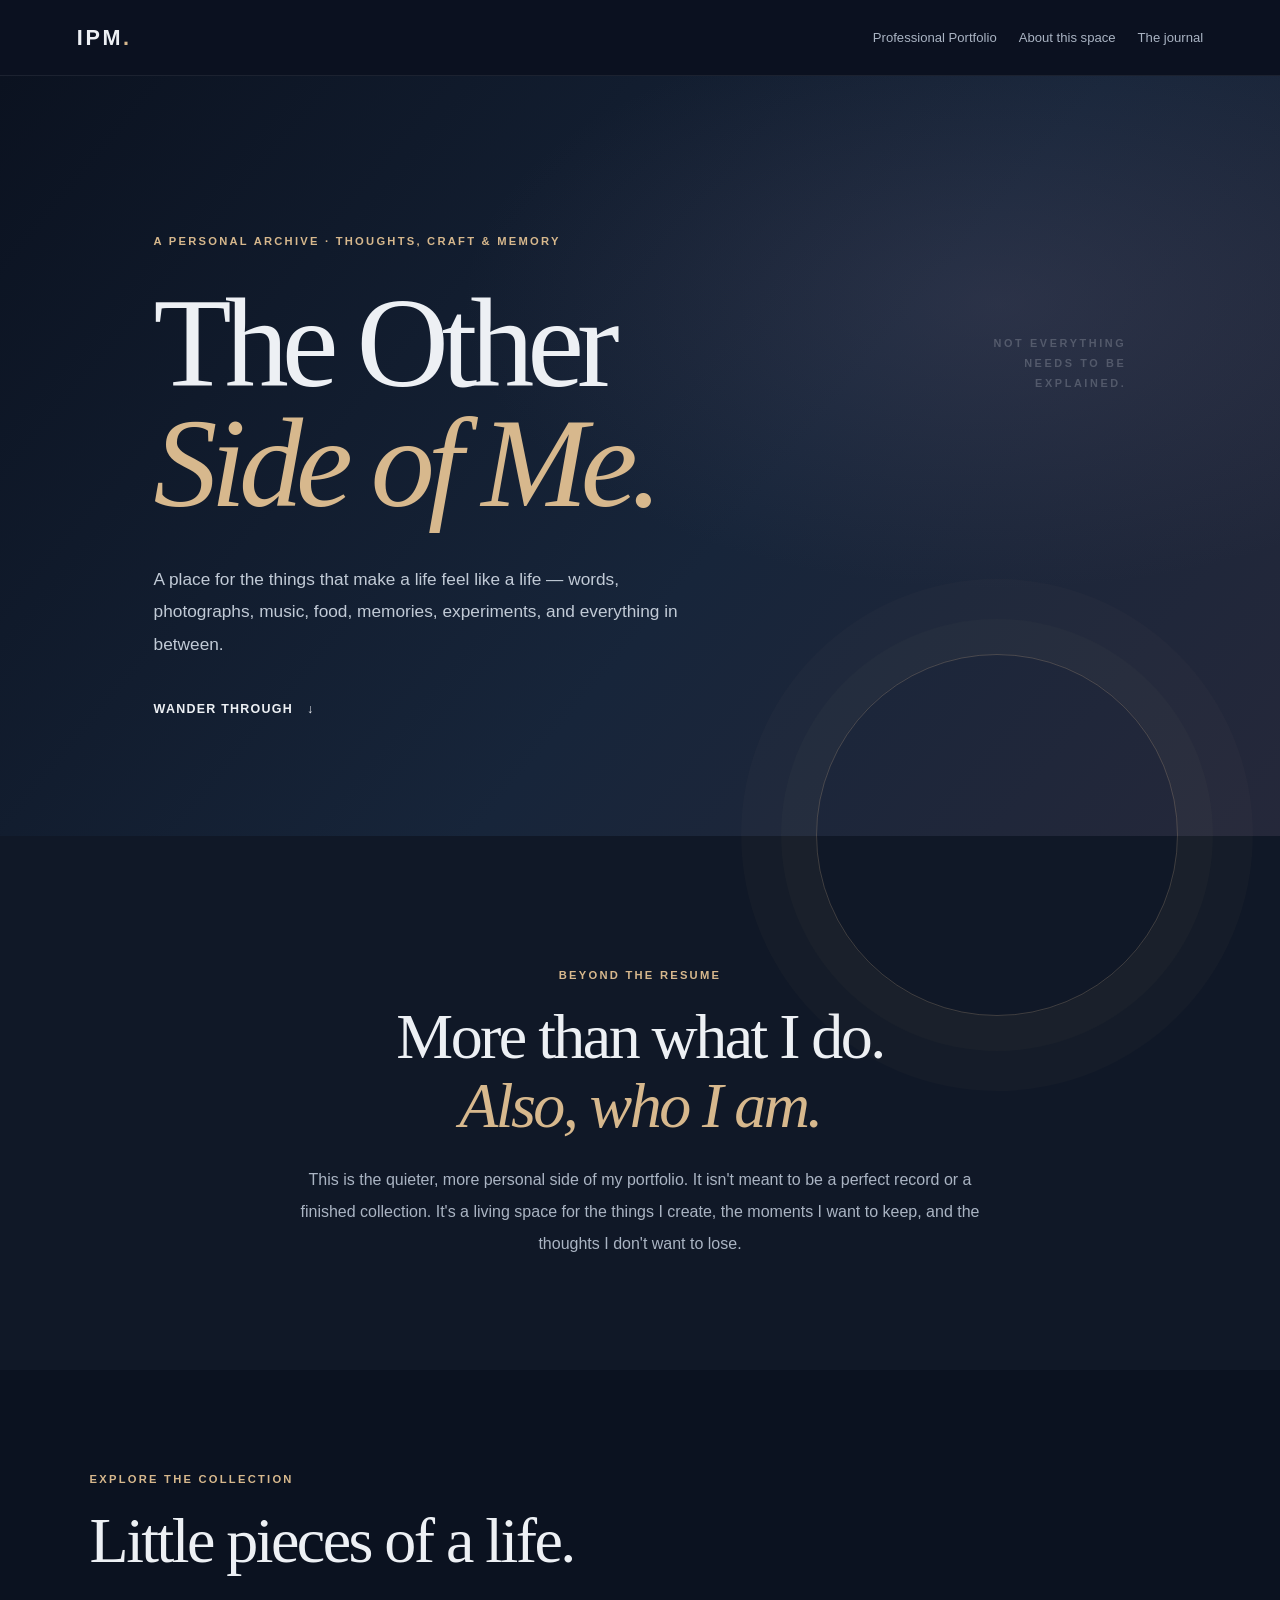
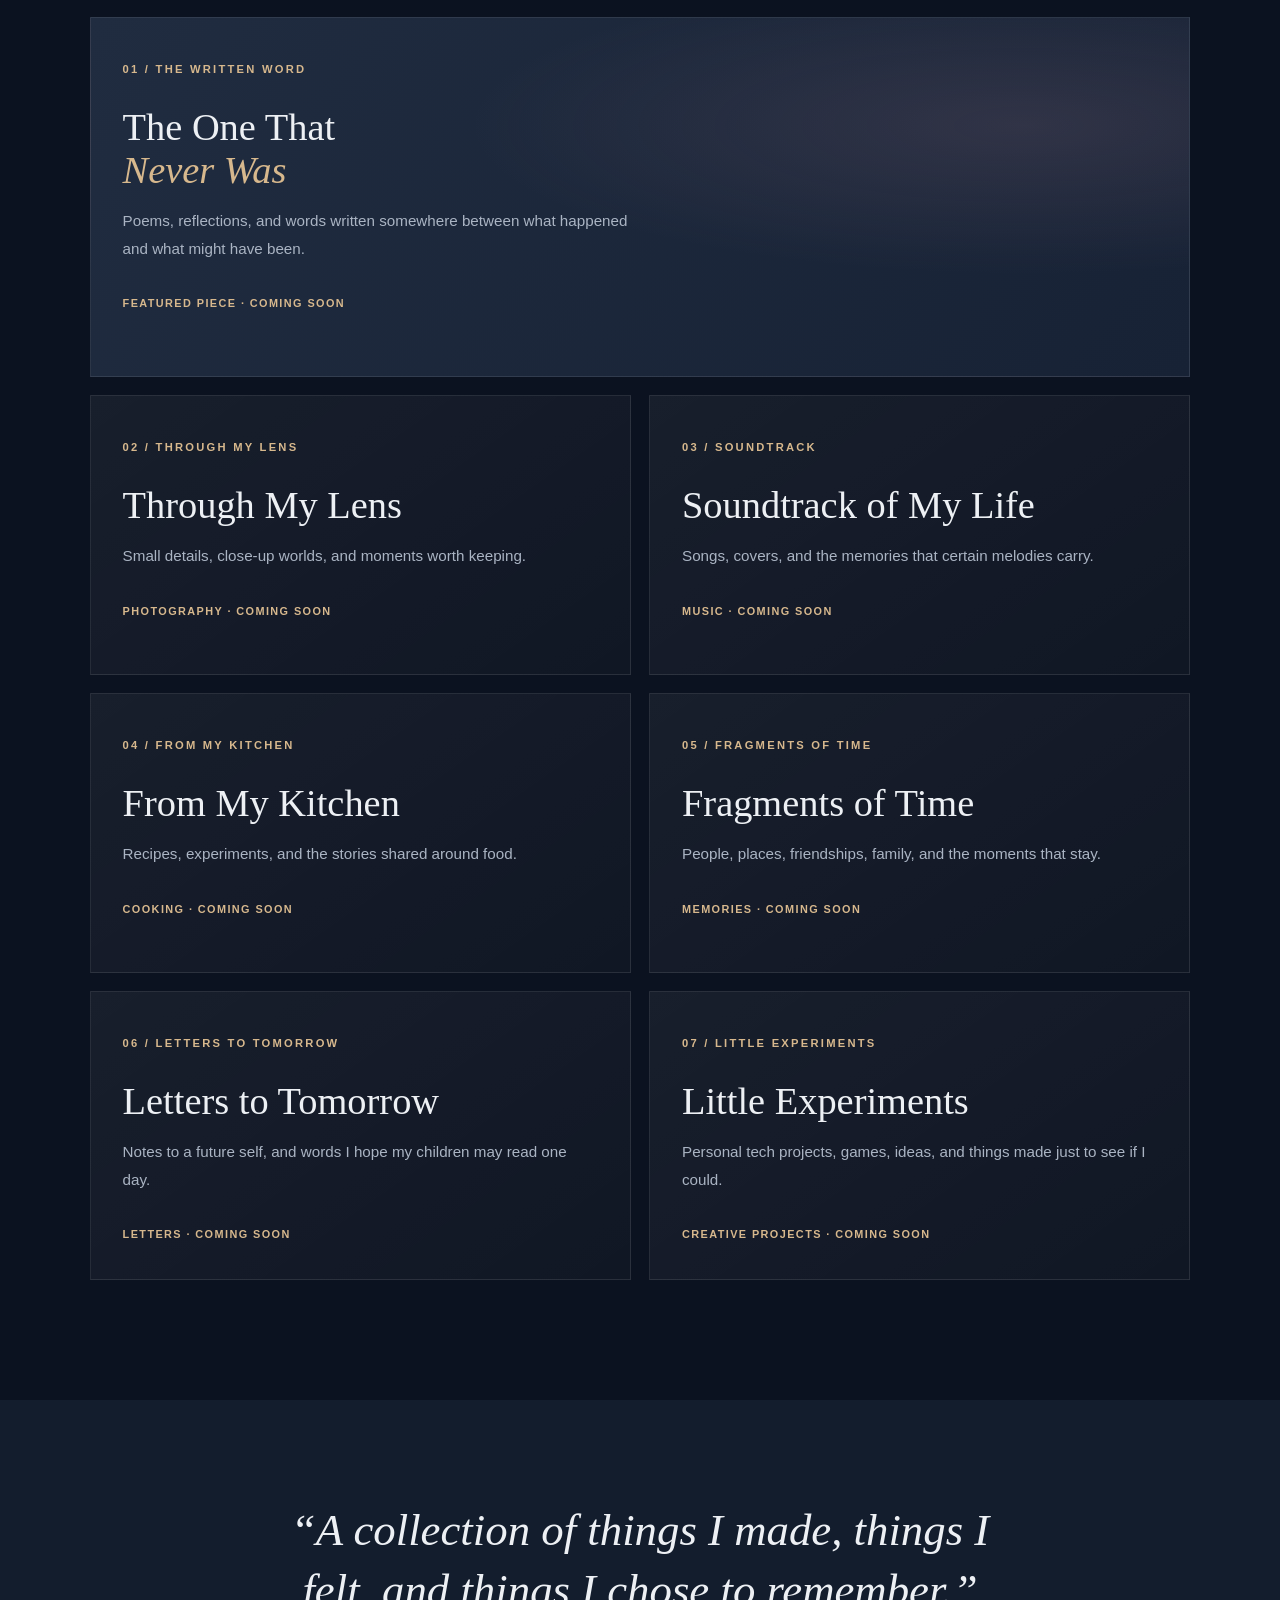
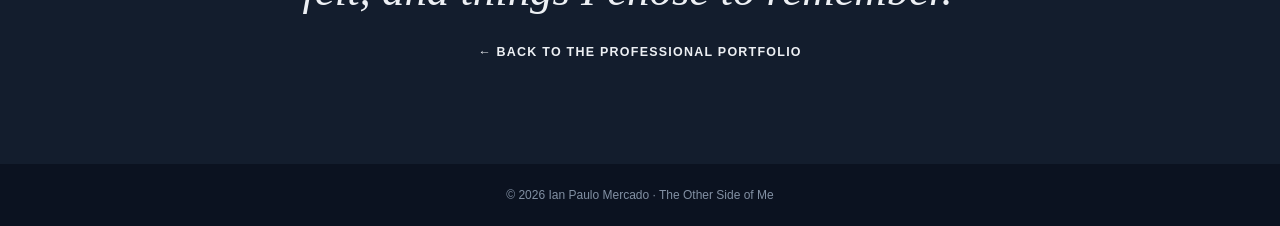
==== other-side.html @ ca4e4895 "Add files via upload Updated Project Section" ====
<!DOCTYPE html>
<html lang="en">
<head>
    <meta charset="UTF-8">
    <meta name="viewport" content="width=device-width, initial-scale=1.0">
    <meta name="theme-color" content="#101827">
    <title>The Other Side of Me | Ian Paulo Mercado</title>
    <link rel="icon" type="image/png" href="images/IPM_Logo.png">
    <link rel="stylesheet" href="css/other-side.css">
</head>
<body>
    <header class="site-header">
        <a class="wordmark" href="index.html">IPM<span>.</span></a>
        <nav aria-label="Main navigation">
            <a href="index.html">Professional Portfolio</a>
            <a href="#about-this-space">About this space</a>
            <a href="#journal">The journal</a>
        </nav>
    </header>

    <main>
        <section class="opening" aria-labelledby="page-title">
            <p class="eyebrow">A PERSONAL ARCHIVE · THOUGHTS, CRAFT & MEMORY</p>
            <h1 id="page-title">The Other<br><em>Side of Me.</em></h1>
            <p class="opening-copy">A place for the things that make a life feel like a life — words, photographs, music, food, memories, experiments, and everything in between.</p>
            <a class="text-link" href="#journal">Wander through <span aria-hidden="true">↓</span></a>
            <div class="opening-note" aria-hidden="true">NOT EVERYTHING<br>NEEDS TO BE<br>EXPLAINED.</div>
        </section>

        <section class="intro" id="about-this-space">
            <p class="eyebrow">BEYOND THE RESUME</p>
            <h2>More than what I do.<br><em>Also, who I am.</em></h2>
            <p>This is the quieter, more personal side of my portfolio. It isn't meant to be a perfect record or a finished collection. It's a living space for the things I create, the moments I want to keep, and the thoughts I don't want to lose.</p>
        </section>

        <section class="journal" id="journal">
            <div class="section-heading">
                <p class="eyebrow">EXPLORE THE COLLECTION</p>
                <h2>Little pieces of a life.</h2>
            </div>
            <div class="collection-grid">
                <article class="collection-card featured">
                    <p class="card-index">01 / THE WRITTEN WORD</p>
                    <h3>The One That<br><em>Never Was</em></h3>
                    <p>Poems, reflections, and words written somewhere between what happened and what might have been.</p>
                    <span class="coming-soon">Featured piece · Coming soon</span>
                </article>
                <article class="collection-card">
                    <p class="card-index">02 / THROUGH MY LENS</p>
                    <h3>Through My Lens</h3>
                    <p>Small details, close-up worlds, and moments worth keeping.</p>
                    <span class="coming-soon">Photography · Coming soon</span>
                </article>
                <article class="collection-card">
                    <p class="card-index">03 / SOUNDTRACK</p>
                    <h3>Soundtrack of My Life</h3>
                    <p>Songs, covers, and the memories that certain melodies carry.</p>
                    <span class="coming-soon">Music · Coming soon</span>
                </article>
                <article class="collection-card">
                    <p class="card-index">04 / FROM MY KITCHEN</p>
                    <h3>From My Kitchen</h3>
                    <p>Recipes, experiments, and the stories shared around food.</p>
                    <span class="coming-soon">Cooking · Coming soon</span>
                </article>
                <article class="collection-card">
                    <p class="card-index">05 / FRAGMENTS OF TIME</p>
                    <h3>Fragments of Time</h3>
                    <p>People, places, friendships, family, and the moments that stay.</p>
                    <span class="coming-soon">Memories · Coming soon</span>
                </article>
                <article class="collection-card">
                    <p class="card-index">06 / LETTERS TO TOMORROW</p>
                    <h3>Letters to Tomorrow</h3>
                    <p>Notes to a future self, and words I hope my children may read one day.</p>
                    <span class="coming-soon">Letters · Coming soon</span>
                </article>
                <article class="collection-card">
                    <p class="card-index">07 / LITTLE EXPERIMENTS</p>
                    <h3>Little Experiments</h3>
                    <p>Personal tech projects, games, ideas, and things made just to see if I could.</p>
                    <span class="coming-soon">Creative projects · Coming soon</span>
                </article>
            </div>
        </section>

        <section class="closing-note">
            <p>“A collection of things I made, things I felt, and things I chose to remember.”</p>
            <a class="text-link" href="index.html">← Back to the professional portfolio</a>
        </section>
    </main>

    <footer><p>© 2026 Ian Paulo Mercado · The Other Side of Me</p></footer>
</body>
</html>
---- css/other-side.css ----
/* The Other Side of Me — separate visual identity, same portfolio */
:root {
    color-scheme: dark;
    --night: #101827;
    --deep: #0b1220;
    --panel: #172235;
    --text: #edf0f4;
    --muted: #aab4c3;
    --accent: #d7b88d;
    --line: rgba(215, 184, 141, .24);
}
* { box-sizing: border-box; }
html { scroll-behavior: smooth; }
body {
    margin: 0;
    background: var(--night);
    color: var(--text);
    font-family: Georgia, 'Times New Roman', serif;
    line-height: 1.7;
}
a { color: inherit; }
.site-header {
    min-height: 76px;
    padding: 18px clamp(22px, 6vw, 90px);
    display: flex;
    align-items: center;
    justify-content: space-between;
    gap: 24px;
    background: rgba(11, 18, 32, .94);
    border-bottom: 1px solid rgba(255,255,255,.07);
}
.wordmark { text-decoration: none; font: 700 1.35rem Arial, sans-serif; letter-spacing: .12em; }
.wordmark span { color: var(--accent); }
.site-header nav { display: flex; flex-wrap: wrap; gap: 22px; }
.site-header nav a { color: var(--muted); text-decoration: none; font: 500 .82rem Arial, sans-serif; }
.site-header nav a:hover, .text-link:hover { color: var(--accent); }
main { overflow: hidden; }
.opening {
    position: relative;
    min-height: min(760px, 86vh);
    padding: clamp(90px, 14vh, 160px) clamp(24px, 12vw, 180px) 100px;
    display: flex;
    flex-direction: column;
    align-items: flex-start;
    justify-content: center;
    background: radial-gradient(ellipse at 78% 30%, rgba(99, 89, 112, .25), transparent 38%), linear-gradient(130deg, var(--deep), #17253a 58%, #25283a);
}
.opening::after {
    content: ""; position: absolute; width: 360px; height: 360px; right: 8%; bottom: -180px;
    border: 1px solid var(--line); border-radius: 50%; box-shadow: 0 0 0 35px rgba(215,184,141,.025), 0 0 0 75px rgba(215,184,141,.02);
}
.eyebrow, .card-index { color: var(--accent); font: 700 .7rem/1.5 Arial, sans-serif; letter-spacing: .2em; }
.opening h1 { max-width: 850px; margin: 22px 0; font-size: clamp(4rem, 10vw, 8.5rem); line-height: .94; font-weight: 400; letter-spacing: -.055em; }
em { color: var(--accent); font-weight: 400; }
.opening-copy { max-width: 570px; color: #c1cad6; font: 1.08rem/1.9 Arial, sans-serif; }
.text-link { display: inline-flex; gap: 14px; align-items: center; margin-top: 24px; color: var(--text); text-decoration: none; font: 700 .78rem Arial, sans-serif; letter-spacing: .1em; text-transform: uppercase; transition: color .2s; }
.opening-note { position: absolute; right: 12%; top: 34%; color: rgba(237,240,244,.22); font: 700 .68rem/1.8 Arial, sans-serif; letter-spacing: .24em; text-align: right; }
.intro { max-width: 850px; margin: 0 auto; padding: 120px 28px 110px; text-align: center; }
.intro h2, .section-heading h2 { margin: 18px 0 24px; font-size: clamp(2.5rem, 5vw, 4.5rem); line-height: 1.08; font-weight: 400; letter-spacing: -.04em; }
.intro > p:last-child { max-width: 680px; margin: 0 auto; color: var(--muted); font: 1rem/2 Arial, sans-serif; }
.journal { padding: 90px clamp(22px, 7vw, 100px) 120px; background: var(--deep); }
.section-heading { max-width: 1200px; margin: 0 auto 42px; }
.section-heading h2 { font-size: clamp(2.4rem, 5vw, 4rem); }
.collection-grid { max-width: 1200px; margin: 0 auto; display: grid; grid-template-columns: repeat(2, minmax(0, 1fr)); gap: 18px; }
.collection-card { min-height: 280px; padding: 32px; background: linear-gradient(145deg, rgba(255,255,255,.055), rgba(255,255,255,.018)); border: 1px solid rgba(255,255,255,.09); transition: transform .25s, border-color .25s; }
.collection-card:hover { transform: translateY(-4px); border-color: var(--line); }
.collection-card.featured { grid-column: 1 / -1; min-height: 360px; background: radial-gradient(ellipse at 85% 30%, rgba(143,111,130,.2), transparent 42%), linear-gradient(130deg, #202c40, #172235); }
.collection-card h3 { margin: 28px 0 12px; font-size: clamp(1.8rem, 3vw, 2.5rem); font-weight: 400; line-height: 1.12; }
.collection-card p:not(.card-index) { max-width: 510px; color: var(--muted); font: .95rem/1.8 Arial, sans-serif; }
.coming-soon { display: inline-block; margin-top: 20px; color: var(--accent); font: 700 .68rem Arial, sans-serif; letter-spacing: .13em; text-transform: uppercase; }
.closing-note { padding: 100px 24px; text-align: center; background: #131d2d; }
.closing-note p { max-width: 700px; margin: 0 auto; font-size: clamp(1.6rem, 3.5vw, 2.8rem); font-style: italic; line-height: 1.35; }
footer { padding: 24px; text-align: center; color: #8290a3; background: var(--deep); font: .75rem Arial, sans-serif; }
footer p { margin: 0; }
@media (max-width: 700px) {
    .site-header { align-items: flex-start; flex-direction: column; }
    .site-header nav { gap: 14px; }
    .opening { min-height: 650px; padding-top: 100px; }
    .opening-note { display: none; }
    .collection-grid { grid-template-columns: 1fr; }
    .collection-card.featured { grid-column: auto; }
    .intro { padding-top: 85px; padding-bottom: 80px; }
}
@media (prefers-reduced-motion: reduce) {
    html { scroll-behavior: auto; }
    *, *::before, *::after { transition-duration: .01ms !important; }
}
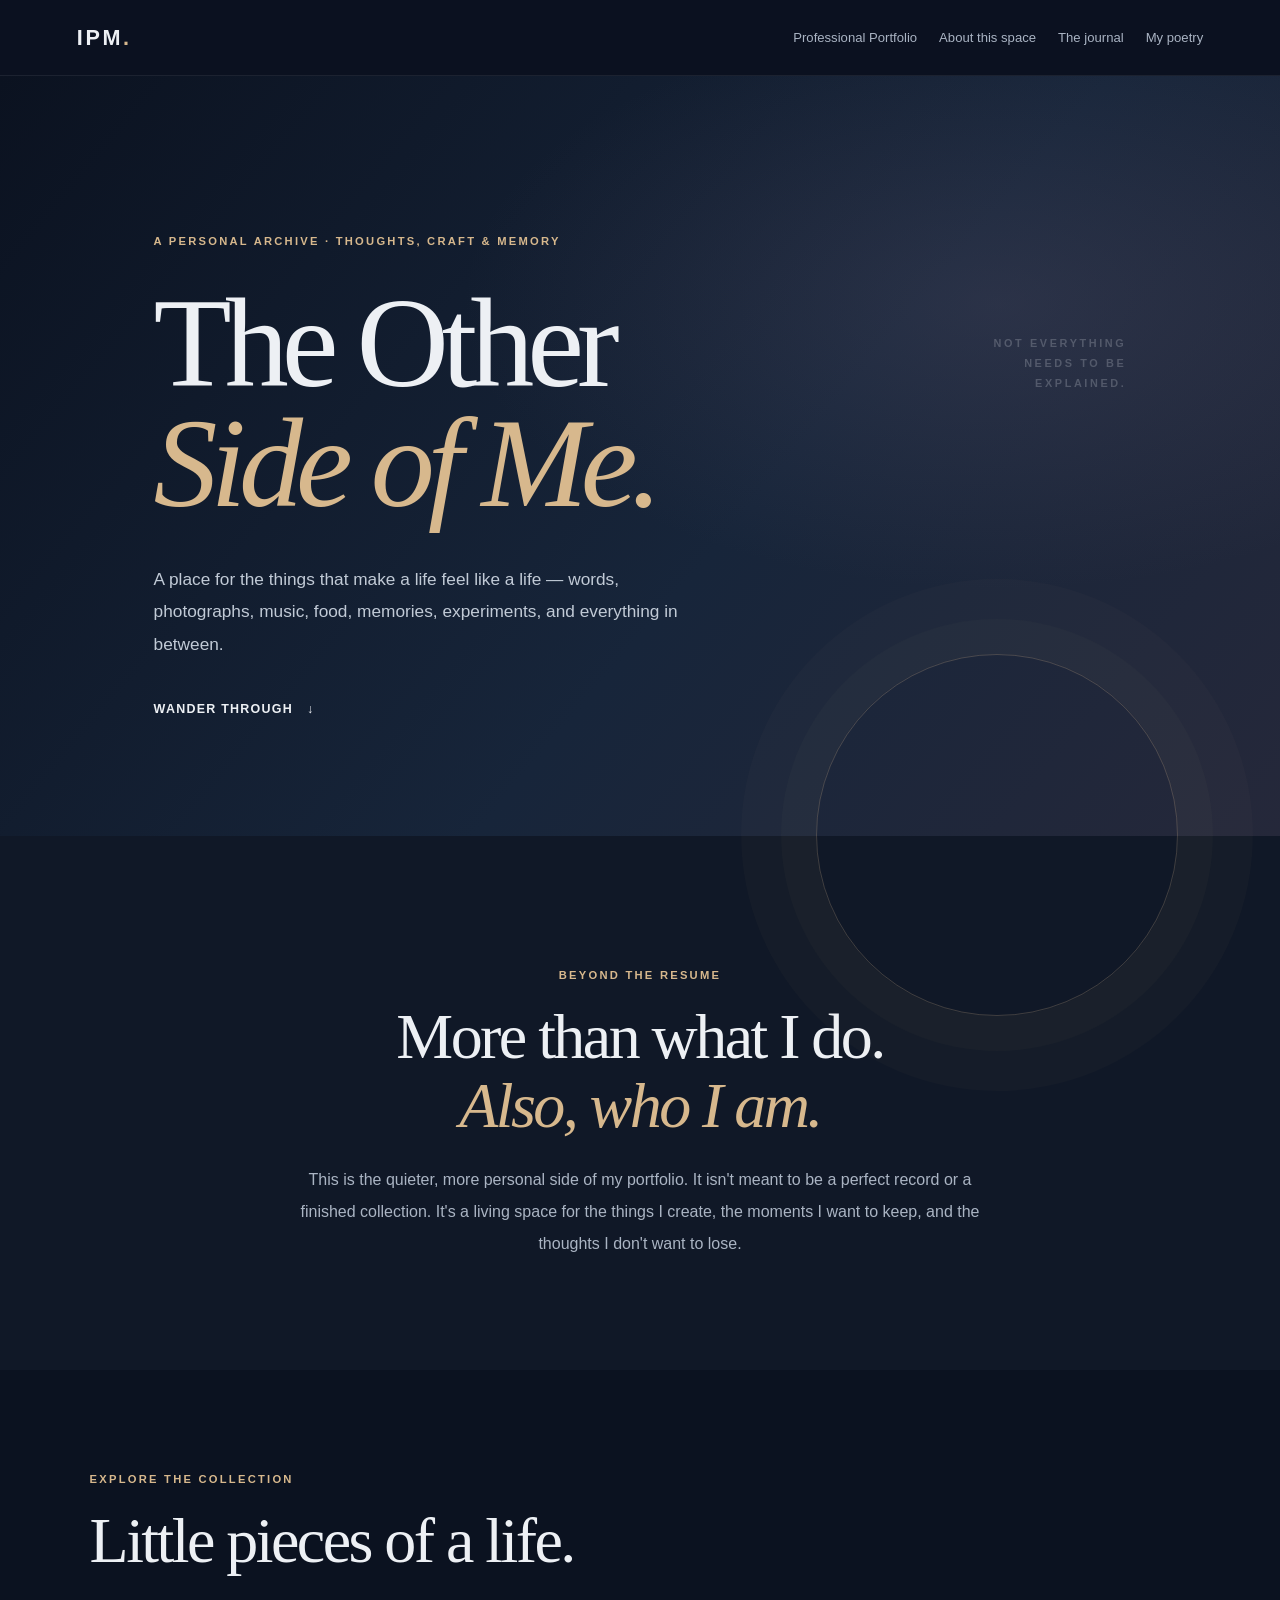
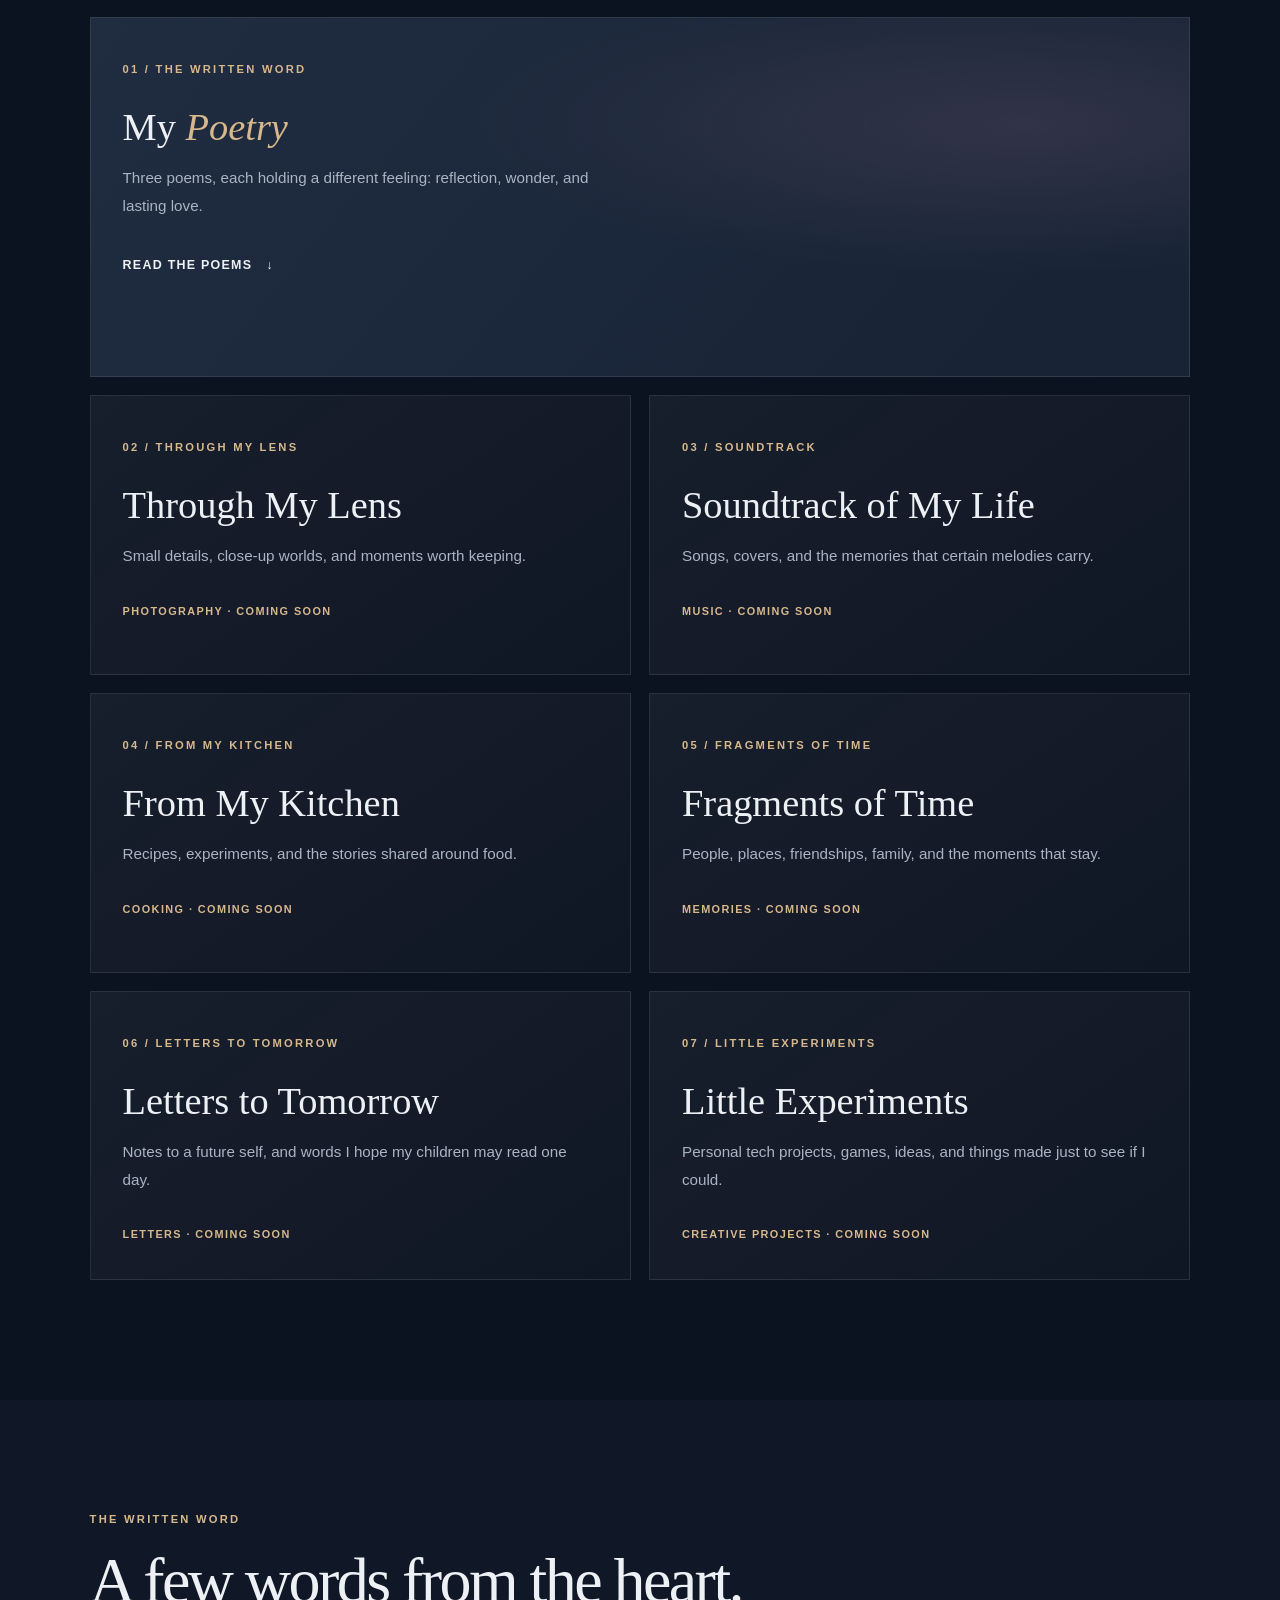
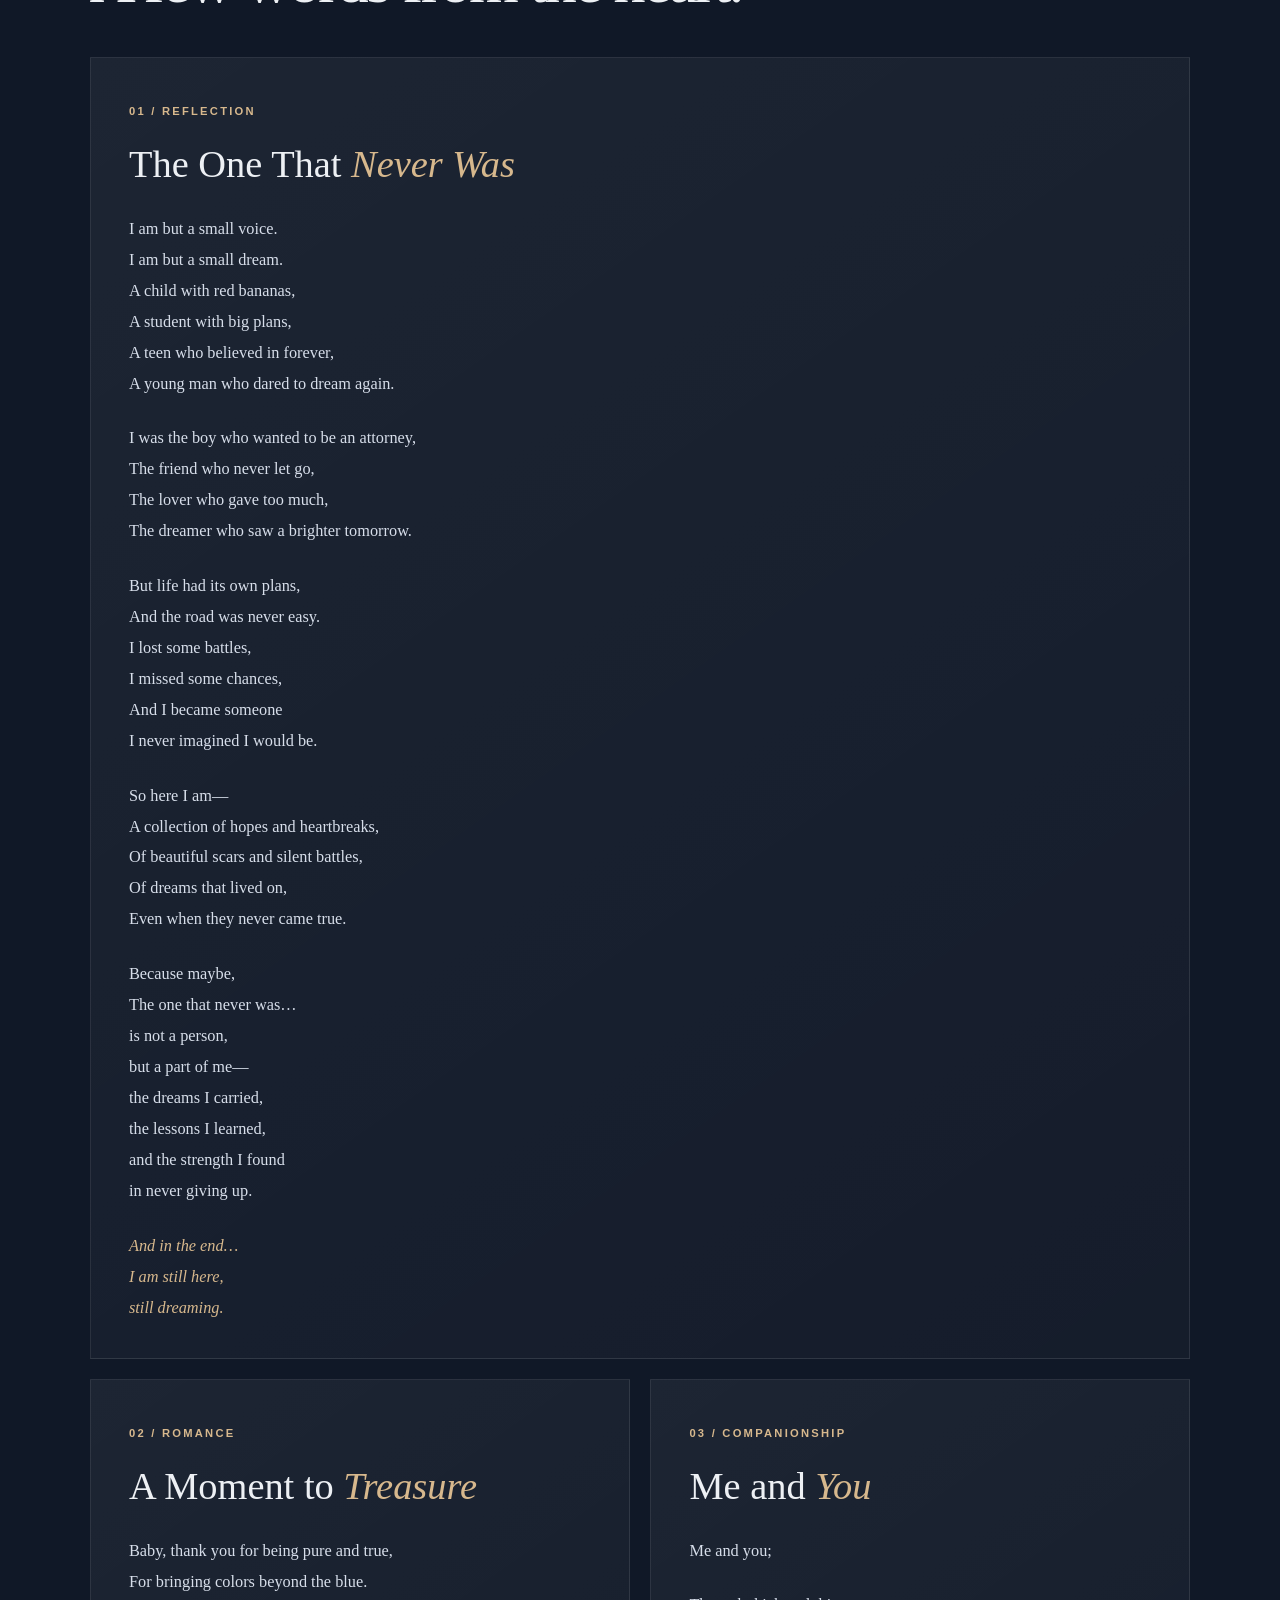
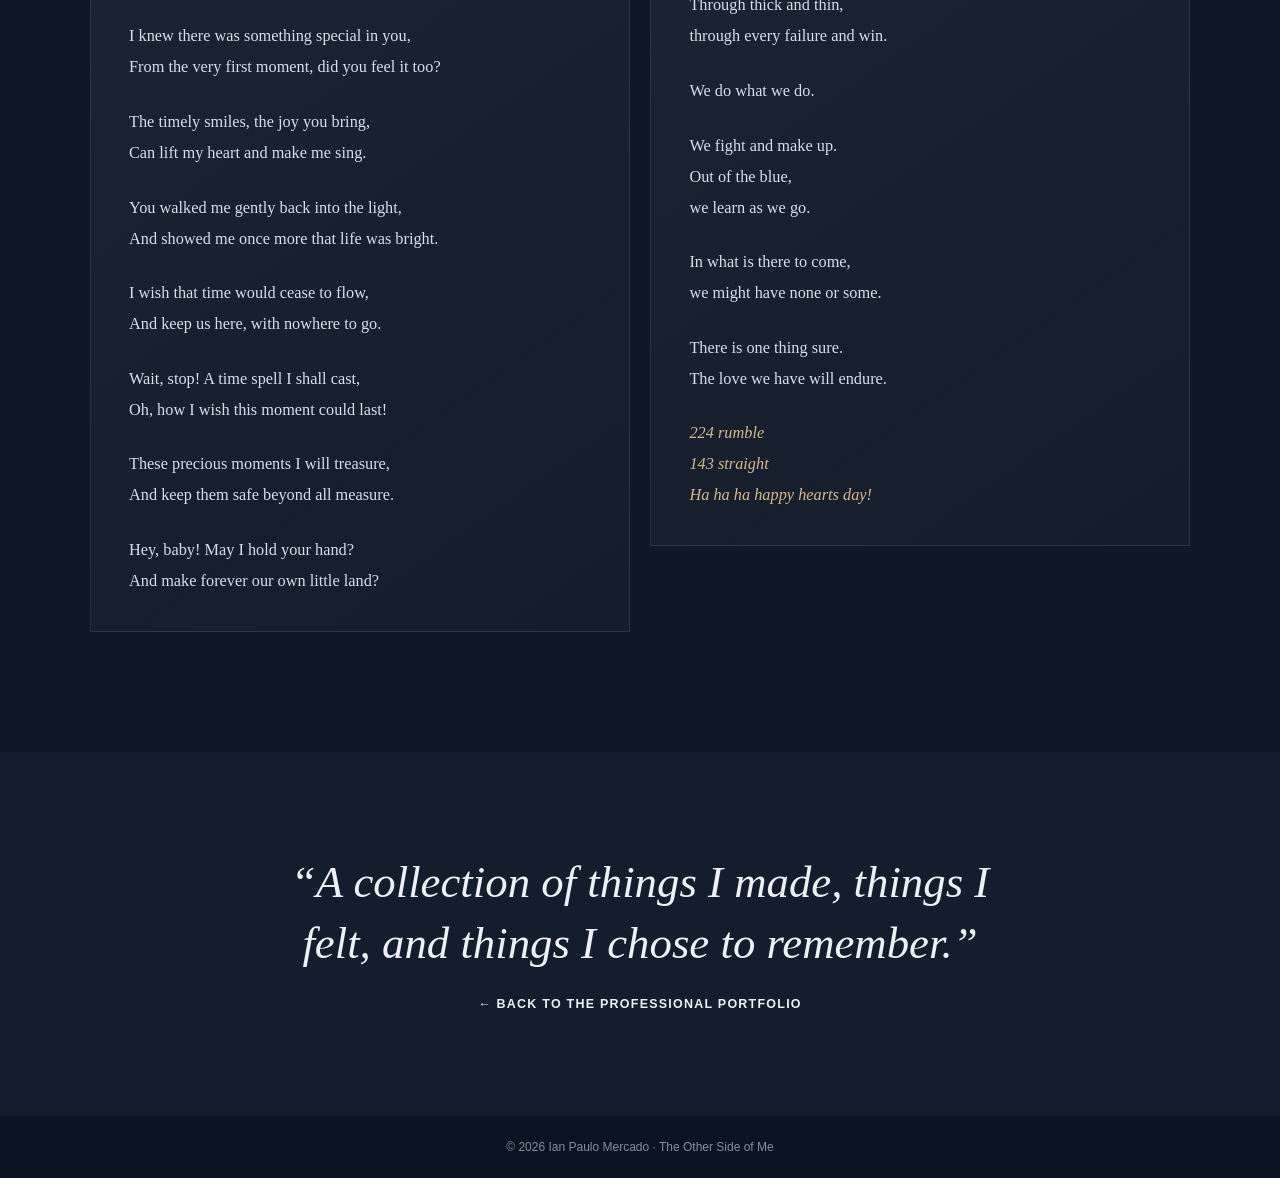
==== commit 53f66dfd: "Add files via upload" ====
--- a/other-side.html
+++ b/other-side.html
@@ -15,6 +15,7 @@
             <a href="index.html">Professional Portfolio</a>
             <a href="#about-this-space">About this space</a>
             <a href="#journal">The journal</a>
+            <a href="#poetry">My poetry</a>
         </nav>
     </header>
 
@@ -41,9 +42,9 @@
             <div class="collection-grid">
                 <article class="collection-card featured">
                     <p class="card-index">01 / THE WRITTEN WORD</p>
-                    <h3>The One That<br><em>Never Was</em></h3>
-                    <p>Poems, reflections, and words written somewhere between what happened and what might have been.</p>
-                    <span class="coming-soon">Featured piece · Coming soon</span>
+                    <h3>My <em>Poetry</em></h3>
+                    <p>Three poems, each holding a different feeling: reflection, wonder, and lasting love.</p>
+                    <a class="text-link" href="#poetry">Read the poems <span aria-hidden="true">↓</span></a>
                 </article>
                 <article class="collection-card">
                     <p class="card-index">02 / THROUGH MY LENS</p>
@@ -84,6 +85,116 @@
             </div>
         </section>
 
+        <section class="poetry" id="poetry" aria-labelledby="poetry-title">
+            <div class="section-heading">
+                <p class="eyebrow">THE WRITTEN WORD</p>
+                <h2 id="poetry-title">A few words from the heart.</h2>
+            </div>
+
+            <div class="poetry-grid">
+                <article class="poem-card">
+                    <p class="card-index">01 / REFLECTION</p>
+                    <h3>The One That <em>Never Was</em></h3>
+                    <div class="poem-text">
+                        <p>I am but a small voice.<br>
+                        I am but a small dream.<br>
+                        A child with red bananas,<br>
+                        A student with big plans,<br>
+                        A teen who believed in forever,<br>
+                        A young man who dared to dream again.</p>
+
+                        <p>I was the boy who wanted to be an attorney,<br>
+                        The friend who never let go,<br>
+                        The lover who gave too much,<br>
+                        The dreamer who saw a brighter tomorrow.</p>
+
+                        <p>But life had its own plans,<br>
+                        And the road was never easy.<br>
+                        I lost some battles,<br>
+                        I missed some chances,<br>
+                        And I became someone<br>
+                        I never imagined I would be.</p>
+
+                        <p>So here I am—<br>
+                        A collection of hopes and heartbreaks,<br>
+                        Of beautiful scars and silent battles,<br>
+                        Of dreams that lived on,<br>
+                        Even when they never came true.</p>
+
+                        <p>Because maybe,<br>
+                        The one that never was…<br>
+                        is not a person,<br>
+                        but a part of me—<br>
+                        the dreams I carried,<br>
+                        the lessons I learned,<br>
+                        and the strength I found<br>
+                        in never giving up.</p>
+
+                        <p class="poem-ending">And in the end…<br>
+                        I am still here,<br>
+                        still dreaming.</p>
+                    </div>
+                </article>
+
+                <article class="poem-card">
+                    <p class="card-index">02 / ROMANCE</p>
+                    <h3>A Moment to <em>Treasure</em></h3>
+                    <div class="poem-text">
+                        <p>Baby, thank you for being pure and true,<br>
+                        For bringing colors beyond the blue.</p>
+
+                        <p>I knew there was something special in you,<br>
+                        From the very first moment, did you feel it too?</p>
+
+                        <p>The timely smiles, the joy you bring,<br>
+                        Can lift my heart and make me sing.</p>
+
+                        <p>You walked me gently back into the light,<br>
+                        And showed me once more that life was bright.</p>
+
+                        <p>I wish that time would cease to flow,<br>
+                        And keep us here, with nowhere to go.</p>
+
+                        <p>Wait, stop! A time spell I shall cast,<br>
+                        Oh, how I wish this moment could last!</p>
+
+                        <p>These precious moments I will treasure,<br>
+                        And keep them safe beyond all measure.</p>
+
+                        <p>Hey, baby! May I hold your hand?<br>
+                        And make forever our own little land?</p>
+                    </div>
+                </article>
+
+                <article class="poem-card">
+                    <p class="card-index">03 / COMPANIONSHIP</p>
+                    <h3>Me and <em>You</em></h3>
+                    <div class="poem-text">
+                        <p>Me and you;</p>
+
+                        <p>Through thick and thin,<br>
+                        through every failure and win.</p>
+
+                        <p>We do what we do.</p>
+
+                        <p>We fight and make up.<br>
+                        Out of the blue,<br>
+                        we learn as we go.</p>
+
+                        <p>In what is there to come,<br>
+                        we might have none or some.</p>
+
+                        <p>There is one thing sure.<br>
+                        The love we have will endure.</p>
+
+                        <p class="poem-ending">224 rumble<br>
+                        143 straight<br>
+                        Ha ha ha happy hearts day!</p>
+                    </div>
+                </article>
+            </div>
+        </section>
+
         <section class="closing-note">
             <p>“A collection of things I made, things I felt, and things I chose to remember.”</p>
             <a class="text-link" href="index.html">← Back to the professional portfolio</a>
--- a/css/other-side.css
+++ b/css/other-side.css
@@ -72,6 +72,41 @@
 .closing-note p { max-width: 700px; margin: 0 auto; font-size: clamp(1.6rem, 3.5vw, 2.8rem); font-style: italic; line-height: 1.35; }
 footer { padding: 24px; text-align: center; color: #8290a3; background: var(--deep); font: .75rem Arial, sans-serif; }
 footer p { margin: 0; }
+
+/* Poetry collection */
+.poetry {
+    padding: 100px clamp(22px, 7vw, 100px) 120px;
+    background: var(--night);
+}
+.poetry-grid {
+    max-width: 1200px;
+    margin: 0 auto;
+    display: grid;
+    grid-template-columns: repeat(2, minmax(0, 1fr));
+    gap: 20px;
+    align-items: start;
+}
+.poem-card {
+    padding: 34px clamp(24px, 3vw, 42px);
+    background: linear-gradient(145deg, rgba(255,255,255,.055), rgba(255,255,255,.018));
+    border: 1px solid rgba(255,255,255,.09);
+}
+.poem-card:first-child { grid-column: 1 / -1; }
+.poem-card h3 {
+    margin: 22px 0 28px;
+    font-size: clamp(1.8rem, 3vw, 2.5rem);
+    line-height: 1.15;
+    font-weight: 400;
+}
+.poem-text {
+    color: #d7deea;
+    font-size: 1.02rem;
+    line-height: 1.9;
+}
+.poem-text p { margin: 0 0 1.45em; }
+.poem-text p:last-child { margin-bottom: 0; }
+.poem-ending { color: var(--accent); font-style: italic; }
+
 @media (max-width: 700px) {
     .site-header { align-items: flex-start; flex-direction: column; }
     .site-header nav { gap: 14px; }
@@ -79,6 +114,9 @@
     .opening-note { display: none; }
     .collection-grid { grid-template-columns: 1fr; }
     .collection-card.featured { grid-column: auto; }
+    .poetry-grid { grid-template-columns: 1fr; }
+    .poem-card:first-child { grid-column: auto; }
+    .poetry { padding-top: 80px; padding-bottom: 90px; }
     .intro { padding-top: 85px; padding-bottom: 80px; }
 }
 @media (prefers-reduced-motion: reduce) {
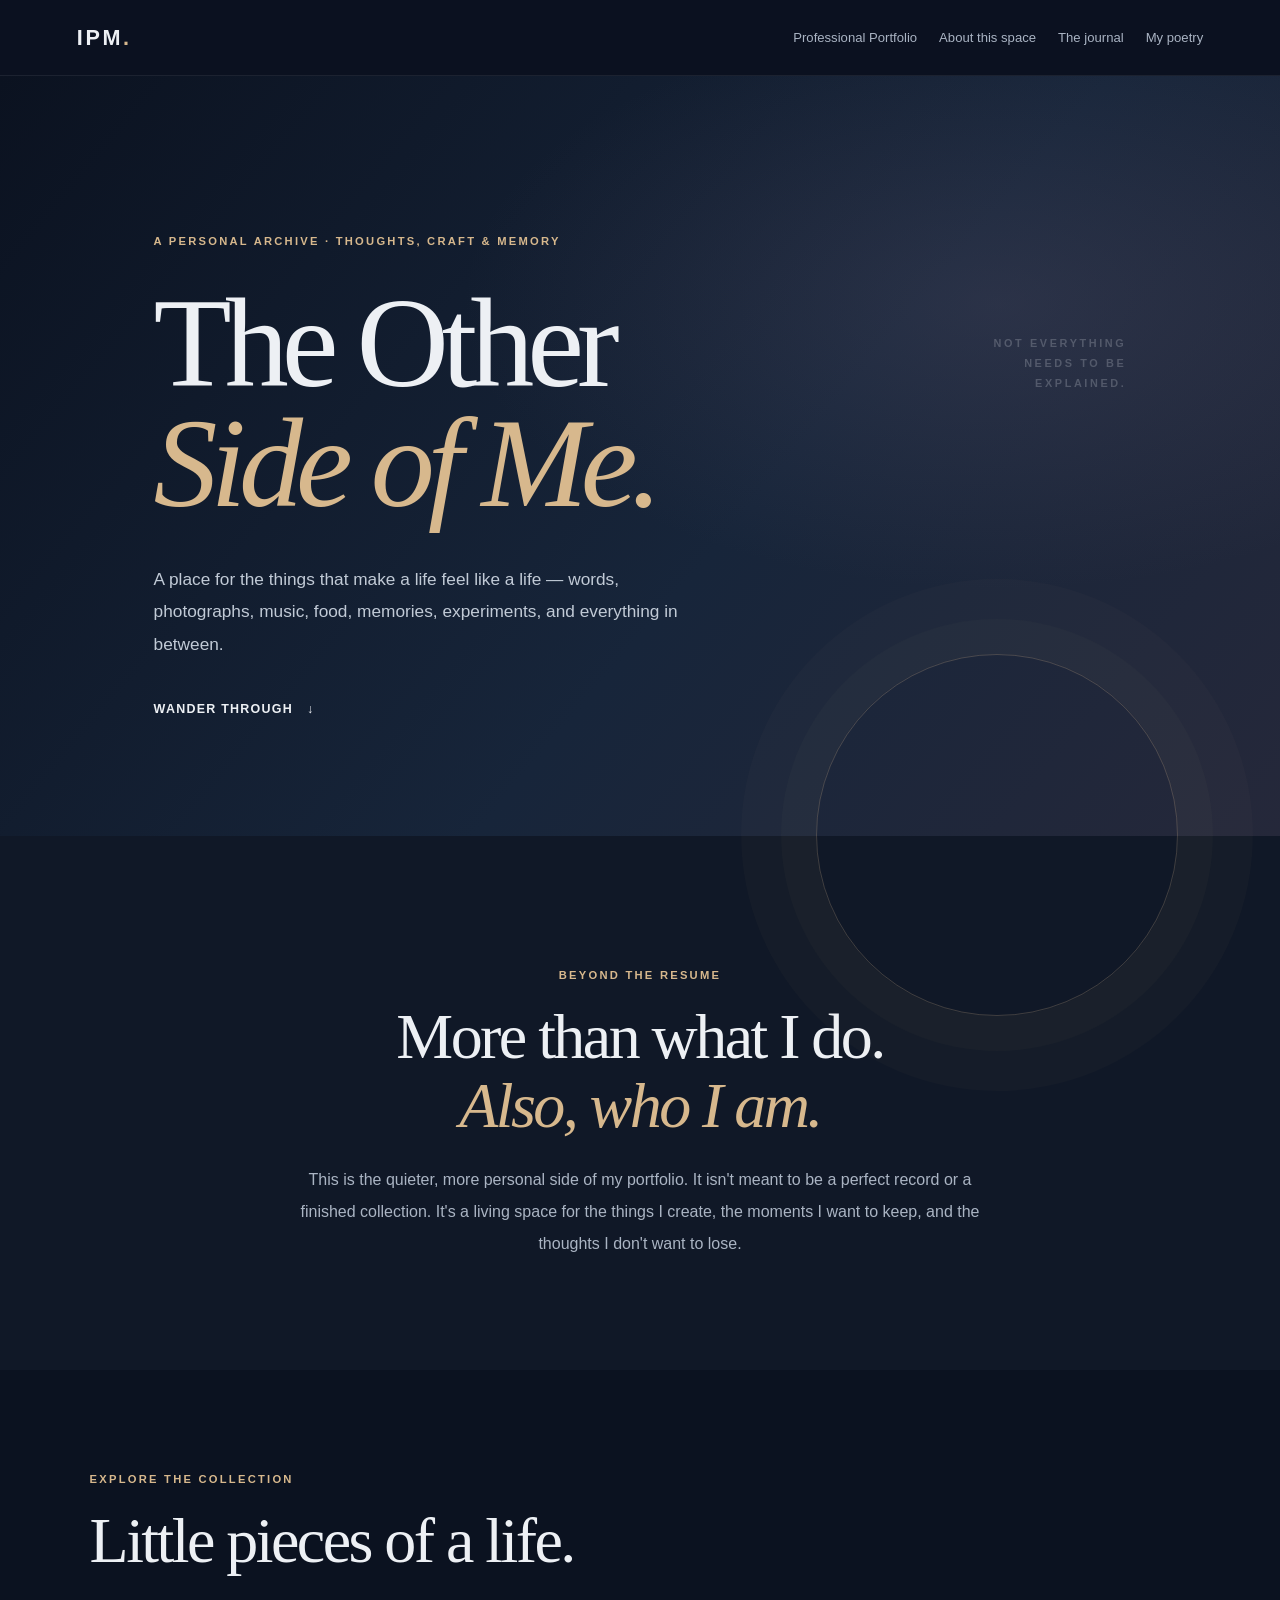
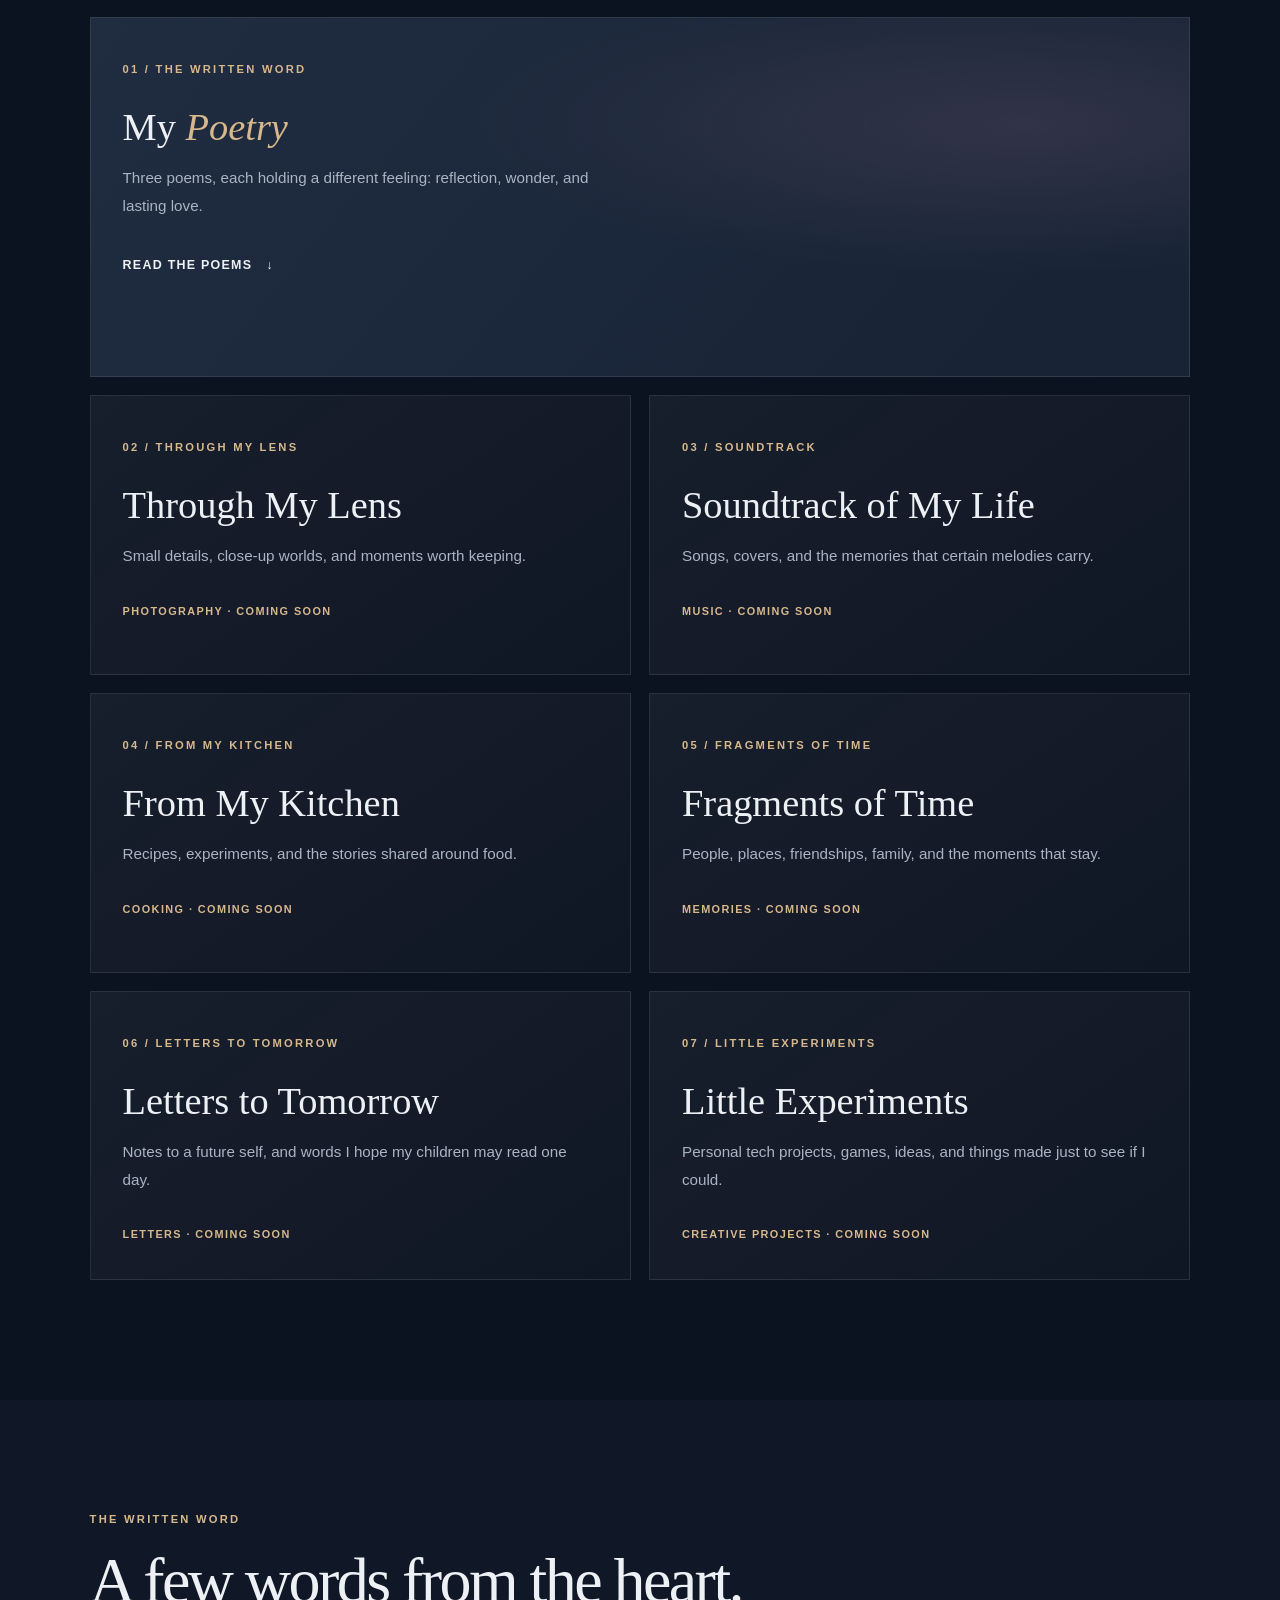
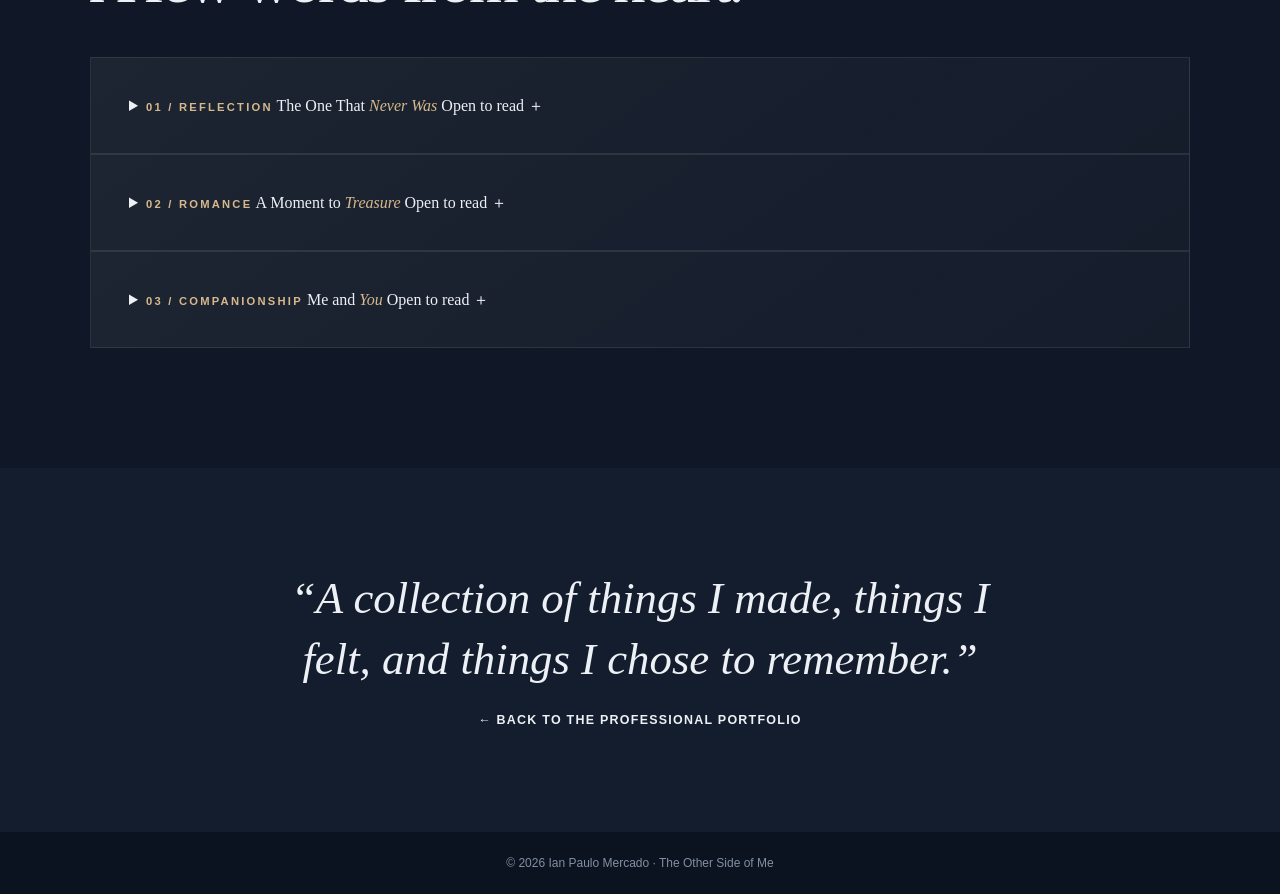
==== commit cb8e4dc6: "Add files via upload" ====
--- a/other-side.html
+++ b/other-side.html
@@ -91,54 +91,64 @@
                 <h2 id="poetry-title">A few words from the heart.</h2>
             </div>
 
-            <div class="poetry-grid">
-                <article class="poem-card">
-                    <p class="card-index">01 / REFLECTION</p>
-                    <h3>The One That <em>Never Was</em></h3>
+            <div class="poetry-list">
+                <details class="poem-card featured-poem">
+                    <summary>
+                        <span class="card-index">01 / REFLECTION</span>
+                        <span class="poem-title">The One That <em>Never Was</em></span>
+                        <span class="poem-hint">Open to read <span aria-hidden="true">＋</span></span>
+                    </summary>
                     <div class="poem-text">
-                        <p>I am but a small voice.<br>
-                        I am but a small dream.<br>
-                        A child with red bananas,<br>
-                        A student with big plans,<br>
-                        A teen who believed in forever,<br>
-                        A young man who dared to dream again.</p>
-
-                        <p>I was the boy who wanted to be an attorney,<br>
-                        The friend who never let go,<br>
-                        The lover who gave too much,<br>
-                        The dreamer who saw a brighter tomorrow.</p>
-
-                        <p>But life had its own plans,<br>
-                        And the road was never easy.<br>
-                        I lost some battles,<br>
-                        I missed some chances,<br>
-                        And I became someone<br>
-                        I never imagined I would be.</p>
-
-                        <p>So here I am—<br>
-                        A collection of hopes and heartbreaks,<br>
-                        Of beautiful scars and silent battles,<br>
-                        Of dreams that lived on,<br>
-                        Even when they never came true.</p>
-
-                        <p>Because maybe,<br>
-                        The one that never was…<br>
-                        is not a person,<br>
-                        but a part of me—<br>
-                        the dreams I carried,<br>
-                        the lessons I learned,<br>
-                        and the strength I found<br>
-                        in never giving up.</p>
-
-                        <p class="poem-ending">And in the end…<br>
-                        I am still here,<br>
-                        still dreaming.</p>
+                        <p>Ever wondered what it was like to be free?</p>
+
+                        <p>The “What ifs” you’ve lost and dared not to see.</p>
+
+                        <p>The things you could’ve but never tried to be.</p>
+
+                        <p>Ever thought what it was like to be three?</p>
+
+                        <p>Fun, friends, smiles were all you could see.</p>
+
+                        <p>Innocent, cheerful and living life as it should be.</p>
+
+                        <p>Oh how everything can change in a snap!</p>
+
+                        <p>One moment, you're in euphoria, living the dream.</p>
+
+                        <p>Next thing you know, you're falling with nothing to grasp.</p>
+
+                        <p>Caught in a current, fighting against the stream.</p>
+
+                        <p>Now you're drifting through an endless void,</p>
+
+                        <p>Stuck in a place where nothing can be changed.</p>
+
+                        <p>Reaching for that life you once enjoyed,</p>
+
+                        <p>Hoping somehow what's past be rearranged.</p>
+
+                        <p>Time won't turn back, no matter how you plead.</p>
+
+                        <p>Seconds keep passing, though it's all unseen.</p>
+
+                        <p>'Til all that remains is a life you never lived.</p>
+
+                        <p>To the wounds that stubbornly bleed.</p>
+
+                        <p>To the person you could have been.</p>
+
+                        <p>To the promises you once believed.</p>
+
+                        <p class="poem-ending">To the one that never was.</p>
                     </div>
-                </article>
-
-                <article class="poem-card">
-                    <p class="card-index">02 / ROMANCE</p>
-                    <h3>A Moment to <em>Treasure</em></h3>
+                </details>
+
+                <details class="poem-card">
+                    <summary>
+                        <span class="card-index">02 / ROMANCE</span>
+                        <span class="poem-title">A Moment to <em>Treasure</em></span>
+                        <span class="poem-hint">Open to read <span aria-hidden="true">＋</span></span>
+                    </summary>
                     <div class="poem-text">
                         <p>Baby, thank you for being pure and true,<br>
                         For bringing colors beyond the blue.</p>
@@ -164,11 +174,14 @@
                         <p>Hey, baby! May I hold your hand?<br>
                         And make forever our own little land?</p>
                     </div>
-                </article>
-
-                <article class="poem-card">
-                    <p class="card-index">03 / COMPANIONSHIP</p>
-                    <h3>Me and <em>You</em></h3>
+                </details>
+
+                <details class="poem-card">
+                    <summary>
+                        <span class="card-index">03 / COMPANIONSHIP</span>
+                        <span class="poem-title">Me and <em>You</em></span>
+                        <span class="poem-hint">Open to read <span aria-hidden="true">＋</span></span>
+                    </summary>
                     <div class="poem-text">
                         <p>Me and you;</p>
 
@@ -191,7 +204,7 @@
                         143 straight<br>
                         Ha ha ha happy hearts day!</p>
                     </div>
-                </article>
+                </details>
             </div>
         </section>
 
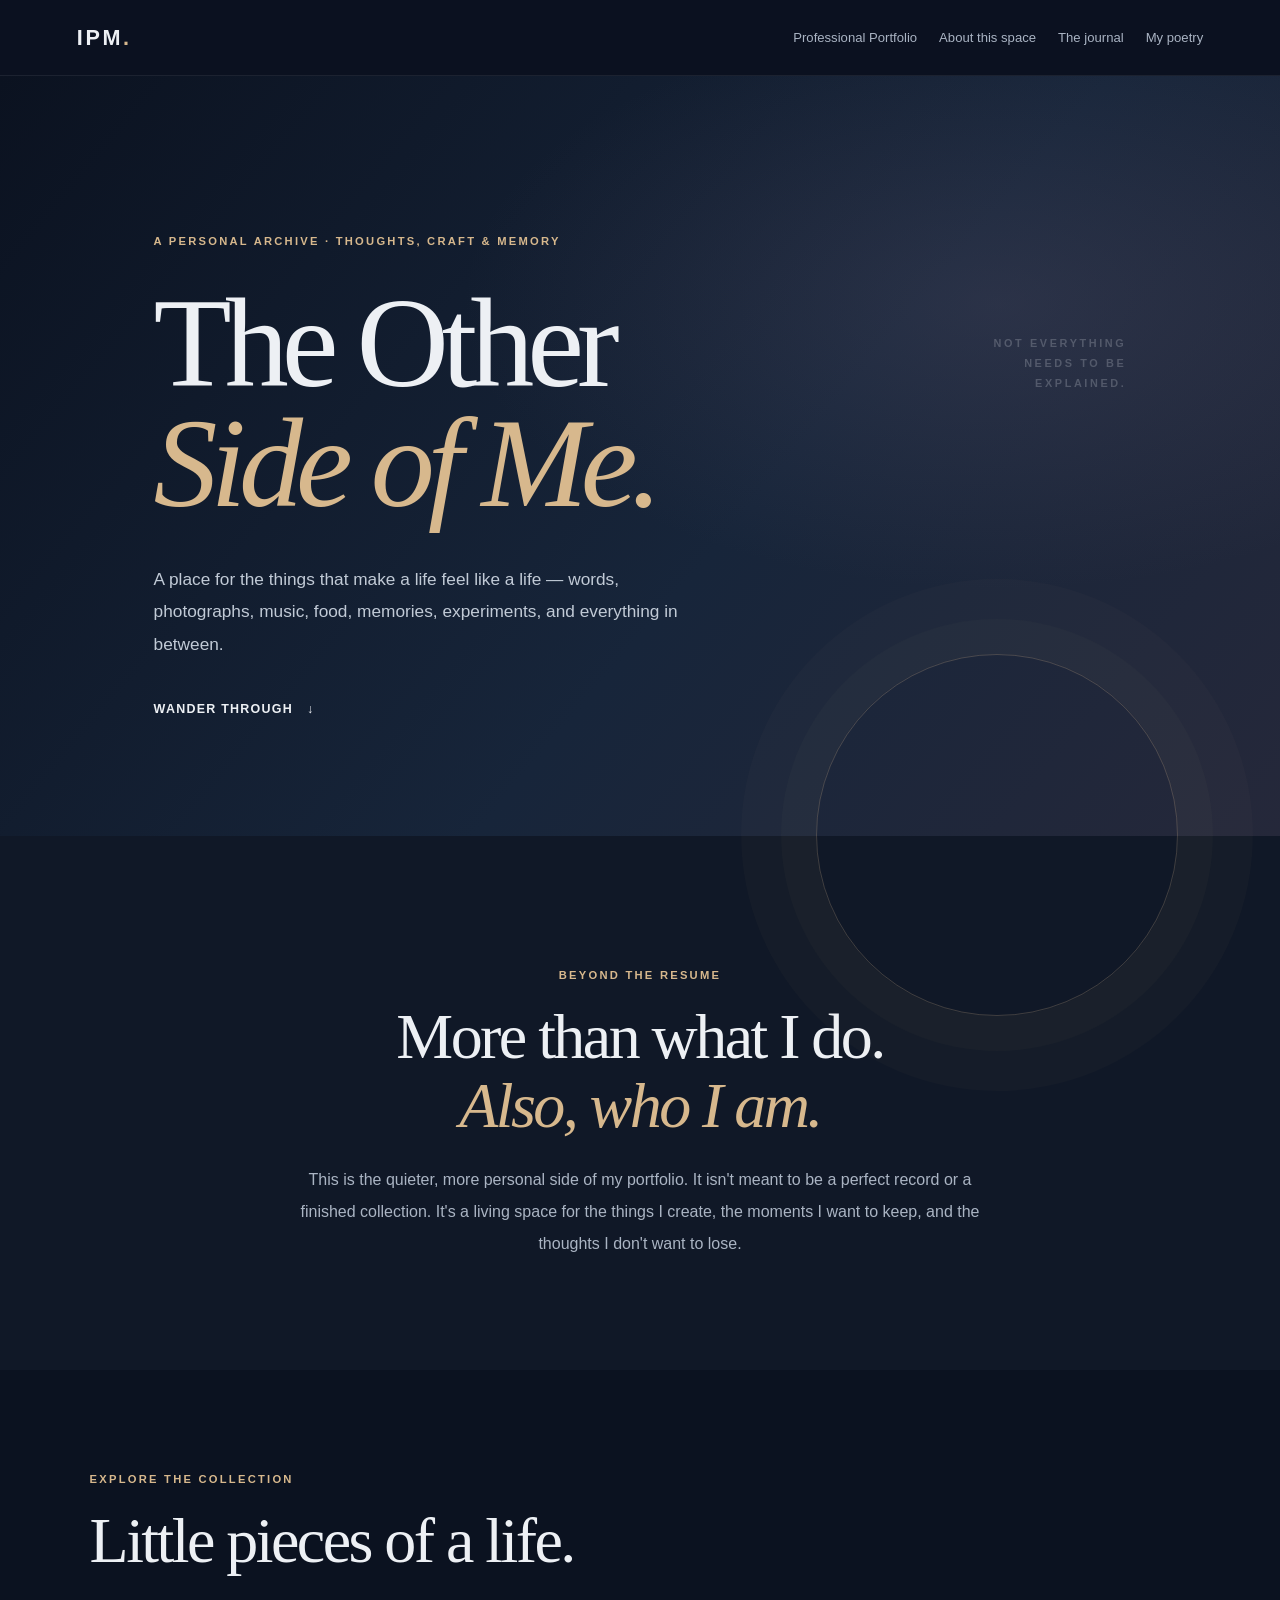
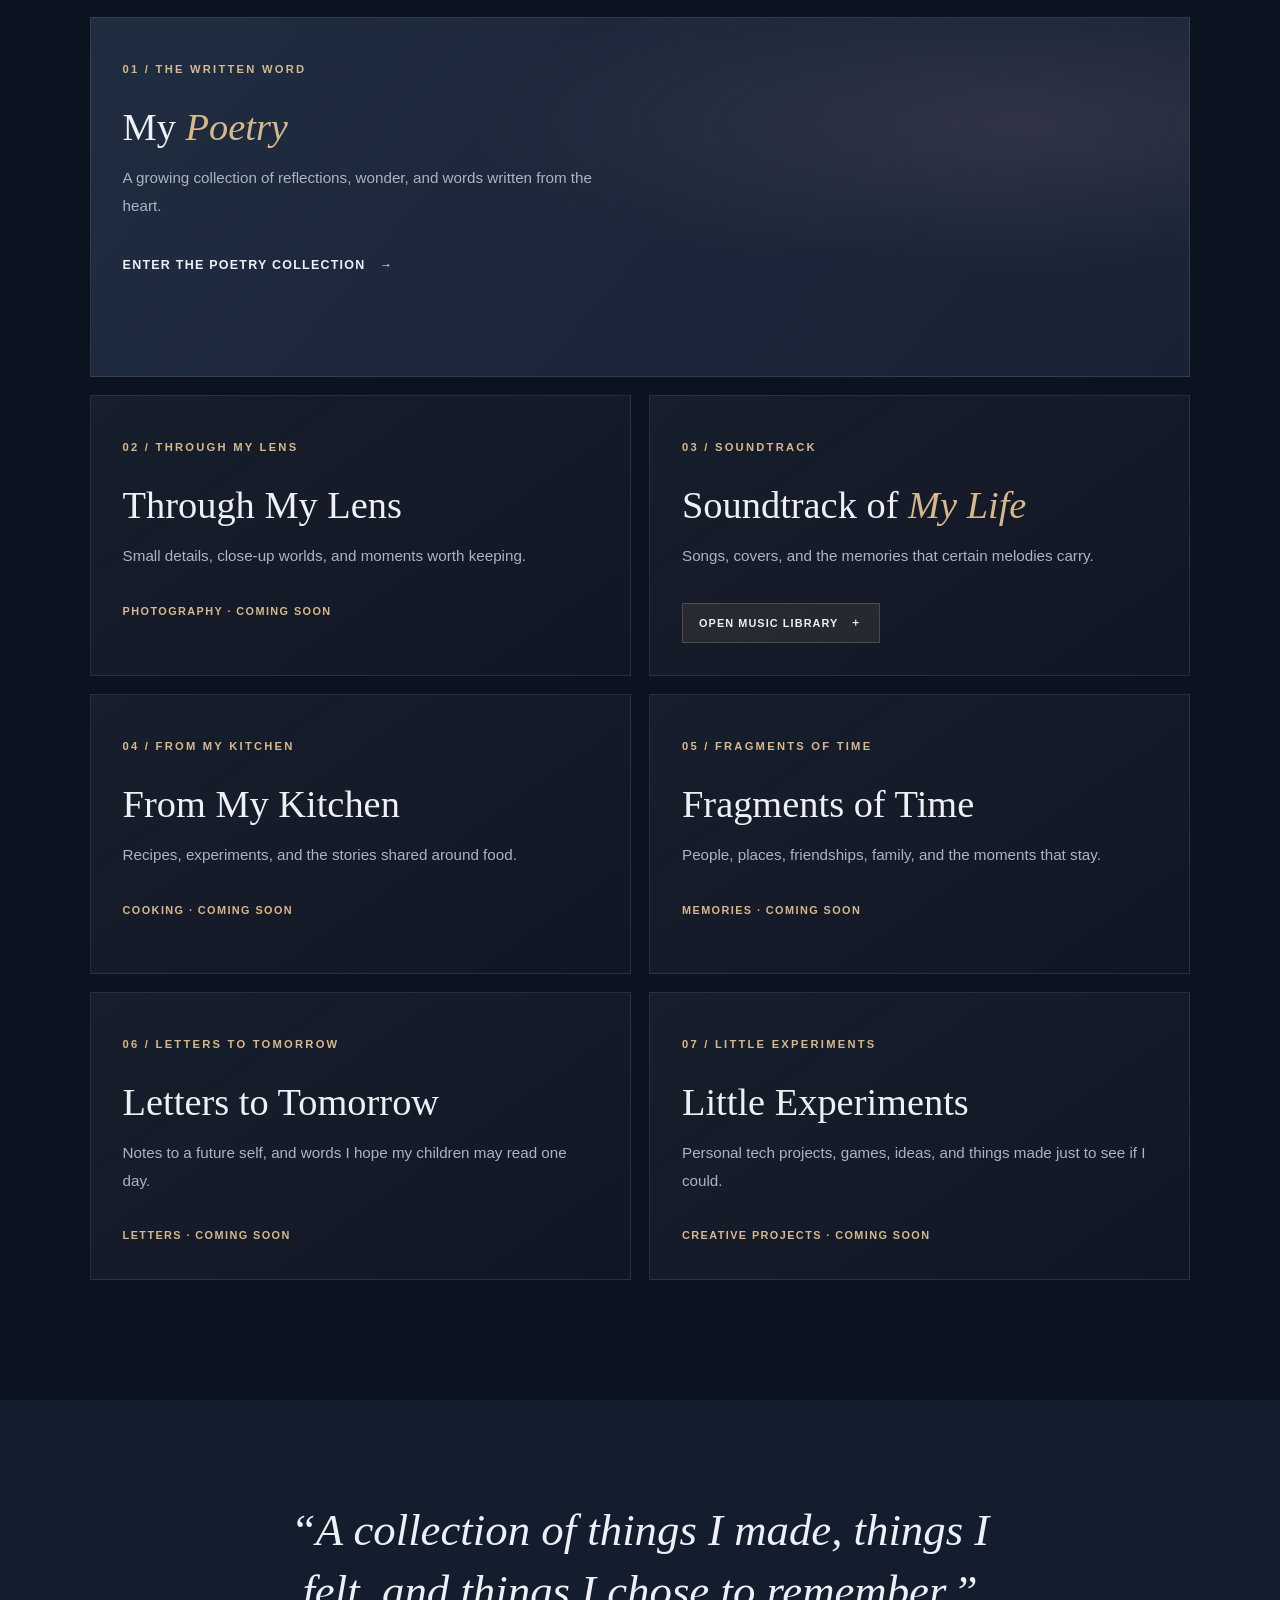
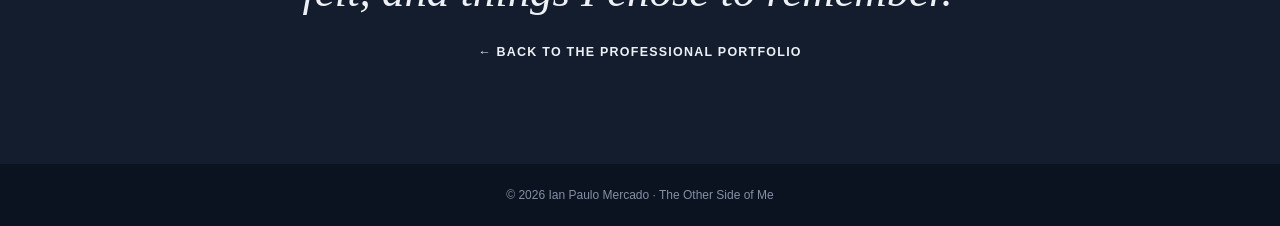
==== commit 0f6a8c0f: "Add files via upload" ====
--- a/other-side.html
+++ b/other-side.html
@@ -15,7 +15,7 @@
             <a href="index.html">Professional Portfolio</a>
             <a href="#about-this-space">About this space</a>
             <a href="#journal">The journal</a>
-            <a href="#poetry">My poetry</a>
+            <a href="poetry.html">My poetry</a>
         </nav>
     </header>
 
@@ -43,8 +43,8 @@
                 <article class="collection-card featured">
                     <p class="card-index">01 / THE WRITTEN WORD</p>
                     <h3>My <em>Poetry</em></h3>
-                    <p>Three poems, each holding a different feeling: reflection, wonder, and lasting love.</p>
-                    <a class="text-link" href="#poetry">Read the poems <span aria-hidden="true">↓</span></a>
+                    <p>A growing collection of reflections, wonder, and words written from the heart.</p>
+                    <a class="text-link" href="poetry.html">Enter the poetry collection <span aria-hidden="true">→</span></a>
                 </article>
                 <article class="collection-card">
                     <p class="card-index">02 / THROUGH MY LENS</p>
@@ -52,11 +52,33 @@
                     <p>Small details, close-up worlds, and moments worth keeping.</p>
                     <span class="coming-soon">Photography · Coming soon</span>
                 </article>
-                <article class="collection-card">
+                <article class="collection-card music-card" id="music-card">
                     <p class="card-index">03 / SOUNDTRACK</p>
-                    <h3>Soundtrack of My Life</h3>
+                    <h3>Soundtrack of <em>My Life</em></h3>
                     <p>Songs, covers, and the memories that certain melodies carry.</p>
-                    <span class="coming-soon">Music · Coming soon</span>
+                    <button class="music-open-button" id="openMusicLibrary" type="button" aria-expanded="false" aria-controls="musicLibraryPanel">Open music library <span aria-hidden="true">＋</span></button>
+                    <div class="music-library-panel" id="musicLibraryPanel" hidden>
+                        <div class="music-panel-heading">
+                            <div>
+                                <p class="card-index">YOUR PERSONAL SOUNDTRACK</p>
+                                <h4>Choose a collection</h4>
+                            </div>
+                            <button class="music-close-button" id="closeMusicLibrary" type="button" aria-label="Close music library">×</button>
+                        </div>
+                        <p class="music-help">Choose a folder on this device. Your music stays on your device and is never uploaded.</p>
+                        <div class="music-folder-actions">
+                            <button class="music-action-button" id="chooseMusicFolder" type="button">Choose music folder</button>
+                            <label class="music-action-button secondary" for="musicFolderFallback">Choose folder (compatibility)</label>
+                            <input id="musicFolderFallback" class="visually-hidden-input" type="file" accept="audio/*,.mp3,.wav,.ogg,.m4a,.aac,.flac" webkitdirectory directory multiple>
+                        </div>
+                        <p class="music-status" id="musicLibraryStatus" role="status" aria-live="polite">No folder selected yet.</p>
+                        <ul class="music-track-list" id="musicTrackList" aria-label="Music tracks"></ul>
+                    </div>
+                    <div class="music-card-now-playing" id="musicCardNowPlaying" hidden>
+                        <span class="now-playing-indicator" aria-hidden="true">♫</span>
+                        <span class="music-card-track" id="musicCardTrack">Nothing playing</span>
+                        <button class="music-reopen-button" id="reopenMusicLibrary" type="button">Open library</button>
+                    </div>
                 </article>
                 <article class="collection-card">
                     <p class="card-index">04 / FROM MY KITCHEN</p>
@@ -85,129 +107,6 @@
             </div>
         </section>
 
-        <section class="poetry" id="poetry" aria-labelledby="poetry-title">
-            <div class="section-heading">
-                <p class="eyebrow">THE WRITTEN WORD</p>
-                <h2 id="poetry-title">A few words from the heart.</h2>
-            </div>
-
-            <div class="poetry-list">
-                <details class="poem-card featured-poem">
-                    <summary>
-                        <span class="card-index">01 / REFLECTION</span>
-                        <span class="poem-title">The One That <em>Never Was</em></span>
-                        <span class="poem-hint">Open to read <span aria-hidden="true">＋</span></span>
-                    </summary>
-                    <div class="poem-text">
-                        <p>Ever wondered what it was like to be free?</p>
-
-                        <p>The “What ifs” you’ve lost and dared not to see.</p>
-
-                        <p>The things you could’ve but never tried to be.</p>
-
-                        <p>Ever thought what it was like to be three?</p>
-
-                        <p>Fun, friends, smiles were all you could see.</p>
-
-                        <p>Innocent, cheerful and living life as it should be.</p>
-
-                        <p>Oh how everything can change in a snap!</p>
-
-                        <p>One moment, you're in euphoria, living the dream.</p>
-
-                        <p>Next thing you know, you're falling with nothing to grasp.</p>
-
-                        <p>Caught in a current, fighting against the stream.</p>
-
-                        <p>Now you're drifting through an endless void,</p>
-
-                        <p>Stuck in a place where nothing can be changed.</p>
-
-                        <p>Reaching for that life you once enjoyed,</p>
-
-                        <p>Hoping somehow what's past be rearranged.</p>
-
-                        <p>Time won't turn back, no matter how you plead.</p>
-
-                        <p>Seconds keep passing, though it's all unseen.</p>
-
-                        <p>'Til all that remains is a life you never lived.</p>
-
-                        <p>To the wounds that stubbornly bleed.</p>
-
-                        <p>To the person you could have been.</p>
-
-                        <p>To the promises you once believed.</p>
-
-                        <p class="poem-ending">To the one that never was.</p>
-                    </div>
-                </details>
-
-                <details class="poem-card">
-                    <summary>
-                        <span class="card-index">02 / ROMANCE</span>
-                        <span class="poem-title">A Moment to <em>Treasure</em></span>
-                        <span class="poem-hint">Open to read <span aria-hidden="true">＋</span></span>
-                    </summary>
-                    <div class="poem-text">
-                        <p>Baby, thank you for being pure and true,<br>
-                        For bringing colors beyond the blue.</p>
-
-                        <p>I knew there was something special in you,<br>
-                        From the very first moment, did you feel it too?</p>
-
-                        <p>The timely smiles, the joy you bring,<br>
-                        Can lift my heart and make me sing.</p>
-
-                        <p>You walked me gently back into the light,<br>
-                        And showed me once more that life was bright.</p>
-
-                        <p>I wish that time would cease to flow,<br>
-                        And keep us here, with nowhere to go.</p>
-
-                        <p>Wait, stop! A time spell I shall cast,<br>
-                        Oh, how I wish this moment could last!</p>
-
-                        <p>These precious moments I will treasure,<br>
-                        And keep them safe beyond all measure.</p>
-
-                        <p>Hey, baby! May I hold your hand?<br>
-                        And make forever our own little land?</p>
-                    </div>
-                </details>
-
-                <details class="poem-card">
-                    <summary>
-                        <span class="card-index">03 / COMPANIONSHIP</span>
-                        <span class="poem-title">Me and <em>You</em></span>
-                        <span class="poem-hint">Open to read <span aria-hidden="true">＋</span></span>
-                    </summary>
-                    <div class="poem-text">
-                        <p>Me and you;</p>
-
-                        <p>Through thick and thin,<br>
-                        through every failure and win.</p>
-
-                        <p>We do what we do.</p>
-
-                        <p>We fight and make up.<br>
-                        Out of the blue,<br>
-                        we learn as we go.</p>
-
-                        <p>In what is there to come,<br>
-                        we might have none or some.</p>
-
-                        <p>There is one thing sure.<br>
-                        The love we have will endure.</p>
-
-                        <p class="poem-ending">224 rumble<br>
-                        143 straight<br>
-                        Ha ha ha happy hearts day!</p>
-                    </div>
-                </details>
-            </div>
-        </section>
-
         <section class="closing-note">
             <p>“A collection of things I made, things I felt, and things I chose to remember.”</p>
             <a class="text-link" href="index.html">← Back to the professional portfolio</a>
@@ -215,5 +114,28 @@
     </main>
 
     <footer><p>© 2026 Ian Paulo Mercado · The Other Side of Me</p></footer>
+
+    <aside class="music-player-dock" id="musicPlayerDock" aria-label="Music player" hidden>
+        <div class="dock-track-info">
+            <span class="dock-note" aria-hidden="true">♫</span>
+            <div class="dock-track-copy">
+                <strong id="dockTrackTitle">Nothing playing</strong>
+                <span id="dockTrackSource">Choose a local music folder</span>
+            </div>
+        </div>
+        <div class="dock-controls">
+            <button type="button" id="previousTrack" aria-label="Previous track" title="Previous track">|◀</button>
+            <button type="button" id="playPauseTrack" aria-label="Play" title="Play">▶</button>
+            <button type="button" id="stopTrack" aria-label="Stop" title="Stop">■</button>
+            <button type="button" id="nextTrack" aria-label="Next track" title="Next track">▶|</button>
+            <button type="button" id="shuffleTracks" aria-label="Enable shuffle" title="Shuffle" aria-pressed="false">⤨</button>
+        </div>
+        <div class="dock-progress-wrap">
+            <input type="range" id="musicProgress" min="0" max="1000" value="0" aria-label="Track progress">
+            <div class="dock-time"><span id="musicCurrentTime">0:00</span><span id="musicDuration">0:00</span></div>
+        </div>
+    </aside>
+    <audio id="localMusicAudio" preload="metadata" hidden></audio>
+    <script src="js/music-player.js" defer></script>
 </body>
 </html>
--- a/css/other-side.css
+++ b/css/other-side.css
@@ -73,39 +73,57 @@
 footer { padding: 24px; text-align: center; color: #8290a3; background: var(--deep); font: .75rem Arial, sans-serif; }
 footer p { margin: 0; }
 
-/* Poetry collection */
-.poetry {
-    padding: 100px clamp(22px, 7vw, 100px) 120px;
-    background: var(--night);
+/* Local music library and compact player */
+.music-card { position: relative; }
+.music-open-button, .music-action-button, .music-reopen-button {
+    display: inline-flex; align-items: center; justify-content: center; gap: 12px;
+    margin-top: 18px; padding: 12px 16px; color: var(--text); background: rgba(215,184,141,.09);
+    border: 1px solid var(--line); font: 700 .68rem Arial, sans-serif; letter-spacing: .1em;
+    text-transform: uppercase; text-decoration: none; cursor: pointer; transition: background .2s, border-color .2s;
 }
-.poetry-grid {
-    max-width: 1200px;
-    margin: 0 auto;
-    display: grid;
-    grid-template-columns: repeat(2, minmax(0, 1fr));
-    gap: 20px;
-    align-items: start;
+.music-open-button:hover, .music-action-button:hover, .music-reopen-button:hover { background: rgba(215,184,141,.17); border-color: var(--accent); }
+.music-library-panel { margin-top: 28px; padding-top: 24px; border-top: 1px solid var(--line); }
+.music-library-panel[hidden], .music-card-now-playing[hidden], .music-player-dock[hidden] { display: none; }
+.music-panel-heading { display: flex; justify-content: space-between; align-items: flex-start; gap: 18px; }
+.music-panel-heading .card-index { margin: 0; }
+.music-panel-heading h4 { margin: 8px 0 0; font-size: 1.4rem; font-weight: 400; }
+.music-close-button { width: 34px; height: 34px; color: var(--muted); background: transparent; border: 1px solid rgba(255,255,255,.15); font-size: 1.35rem; cursor: pointer; }
+.music-help, .music-status { color: var(--muted); font: .82rem/1.7 Arial, sans-serif; }
+.music-folder-actions { display: flex; flex-wrap: wrap; gap: 10px; }
+.music-action-button { margin: 4px 0; }
+.music-action-button.secondary { color: var(--muted); background: transparent; }
+.visually-hidden-input { position: absolute; width: 1px; height: 1px; padding: 0; margin: -1px; overflow: hidden; clip: rect(0,0,0,0); white-space: nowrap; border: 0; }
+.music-track-list { display: grid; gap: 7px; max-height: 280px; margin: 16px 0 0; padding: 0; overflow-y: auto; list-style: none; }
+.music-track-button { display: grid; grid-template-columns: 34px 1fr auto; align-items: center; gap: 12px; width: 100%; padding: 12px 10px; color: var(--text); background: rgba(7,13,24,.3); border: 1px solid rgba(255,255,255,.07); text-align: left; cursor: pointer; }
+.music-track-button:hover, .music-track-button:focus-visible { border-color: var(--line); background: rgba(215,184,141,.07); }
+.music-track-number { color: var(--accent); font: .68rem Arial, sans-serif; }
+.music-track-name { overflow-wrap: anywhere; font: .9rem Arial, sans-serif; }
+.music-track-play { color: var(--accent); font: 700 .62rem Arial, sans-serif; letter-spacing: .1em; }
+.music-card-now-playing { display: flex; align-items: center; gap: 10px; margin-top: 18px; padding-top: 16px; border-top: 1px solid var(--line); }
+.now-playing-indicator, .dock-note { color: var(--accent); font-size: 1.4rem; }
+.music-card-track { flex: 1; min-width: 0; overflow: hidden; color: var(--text); font: .82rem Arial, sans-serif; text-overflow: ellipsis; white-space: nowrap; }
+.music-reopen-button { margin: 0; padding: 8px 10px; font-size: .58rem; }
+.music-player-dock { position: fixed; z-index: 50; right: 22px; bottom: 18px; left: 22px; display: grid; grid-template-columns: minmax(150px, 1fr) auto; gap: 10px 22px; align-items: center; max-width: 1000px; margin: 0 auto; padding: 14px 18px 10px; color: var(--text); background: rgba(11,18,32,.97); border: 1px solid var(--line); box-shadow: 0 14px 50px rgba(0,0,0,.45); backdrop-filter: blur(14px); }
+.dock-track-info { display: flex; align-items: center; gap: 12px; min-width: 0; }
+.dock-track-copy { display: grid; min-width: 0; gap: 4px; }
+.dock-track-copy strong { overflow: hidden; font: 600 .82rem Arial, sans-serif; text-overflow: ellipsis; white-space: nowrap; }
+.dock-track-copy span { overflow: hidden; color: var(--muted); font: .65rem Arial, sans-serif; text-overflow: ellipsis; white-space: nowrap; }
+.dock-controls { display: flex; align-items: center; gap: 6px; }
+.dock-controls button { min-width: 34px; height: 34px; padding: 0 7px; color: var(--text); background: transparent; border: 1px solid rgba(255,255,255,.12); font: .75rem Arial, sans-serif; cursor: pointer; }
+.dock-controls button:hover, .dock-controls button.active { color: var(--accent); border-color: var(--line); background: rgba(215,184,141,.08); }
+.dock-progress-wrap { grid-column: 1 / -1; display: grid; gap: 3px; }
+.dock-progress-wrap input { width: 100%; height: 4px; accent-color: var(--accent); cursor: pointer; }
+.dock-time { display: flex; justify-content: space-between; color: var(--muted); font: .58rem Arial, sans-serif; }
+@media (max-width: 700px) {
+    .music-player-dock { right: 8px; bottom: 8px; left: 8px; grid-template-columns: 1fr; gap: 9px; padding: 12px; }
+    .dock-track-info { grid-row: 1; }
+    .dock-controls { grid-row: 2; justify-content: space-between; }
+    .dock-controls button { flex: 1; }
+    .dock-progress-wrap { grid-row: 3; }
+    .music-folder-actions { flex-direction: column; align-items: stretch; }
 }
-.poem-card {
-    padding: 34px clamp(24px, 3vw, 42px);
-    background: linear-gradient(145deg, rgba(255,255,255,.055), rgba(255,255,255,.018));
-    border: 1px solid rgba(255,255,255,.09);
-}
-.poem-card:first-child { grid-column: 1 / -1; }
-.poem-card h3 {
-    margin: 22px 0 28px;
-    font-size: clamp(1.8rem, 3vw, 2.5rem);
-    line-height: 1.15;
-    font-weight: 400;
-}
-.poem-text {
-    color: #d7deea;
-    font-size: 1.02rem;
-    line-height: 1.9;
-}
-.poem-text p { margin: 0 0 1.45em; }
-.poem-text p:last-child { margin-bottom: 0; }
-.poem-ending { color: var(--accent); font-style: italic; }
+
+.music-open-button[hidden] { display: none; }
 
 @media (max-width: 700px) {
     .site-header { align-items: flex-start; flex-direction: column; }
@@ -114,9 +132,6 @@
     .opening-note { display: none; }
     .collection-grid { grid-template-columns: 1fr; }
     .collection-card.featured { grid-column: auto; }
-    .poetry-grid { grid-template-columns: 1fr; }
-    .poem-card:first-child { grid-column: auto; }
-    .poetry { padding-top: 80px; padding-bottom: 90px; }
     .intro { padding-top: 85px; padding-bottom: 80px; }
 }
 @media (prefers-reduced-motion: reduce) {
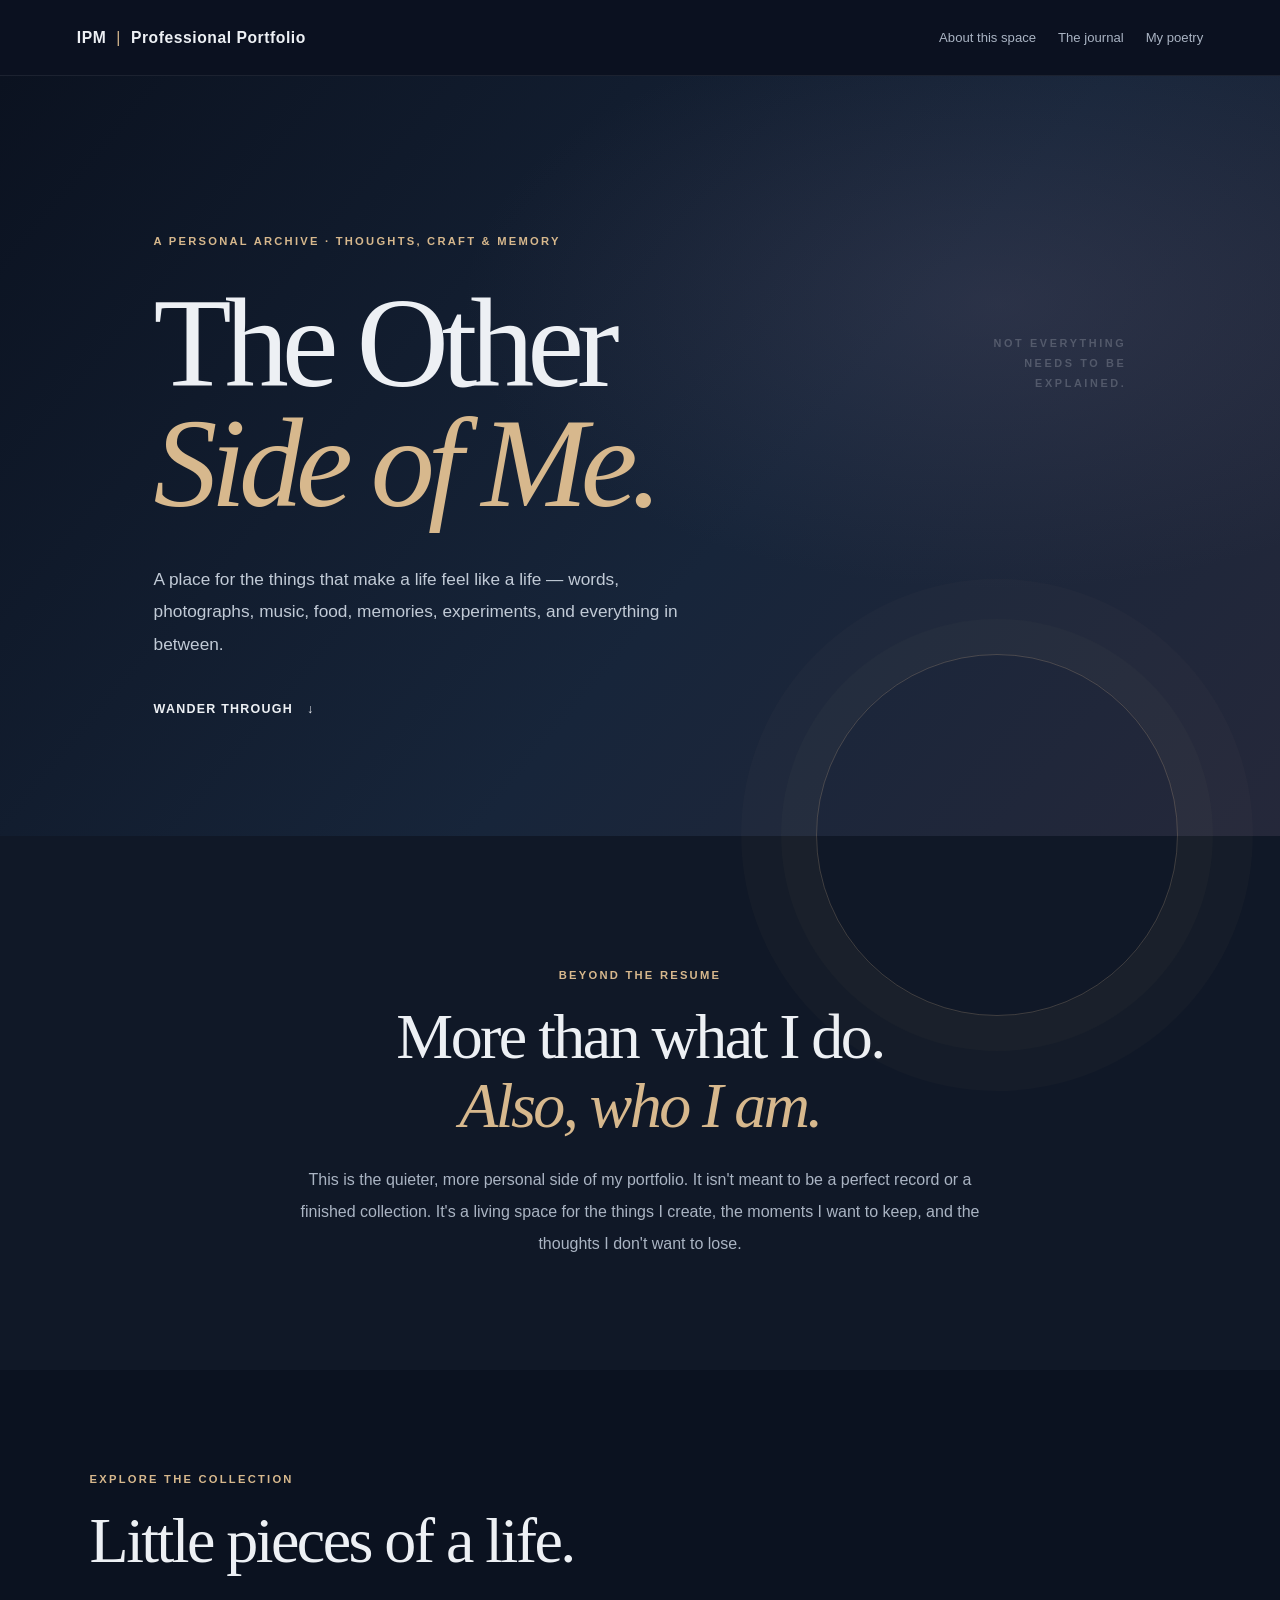
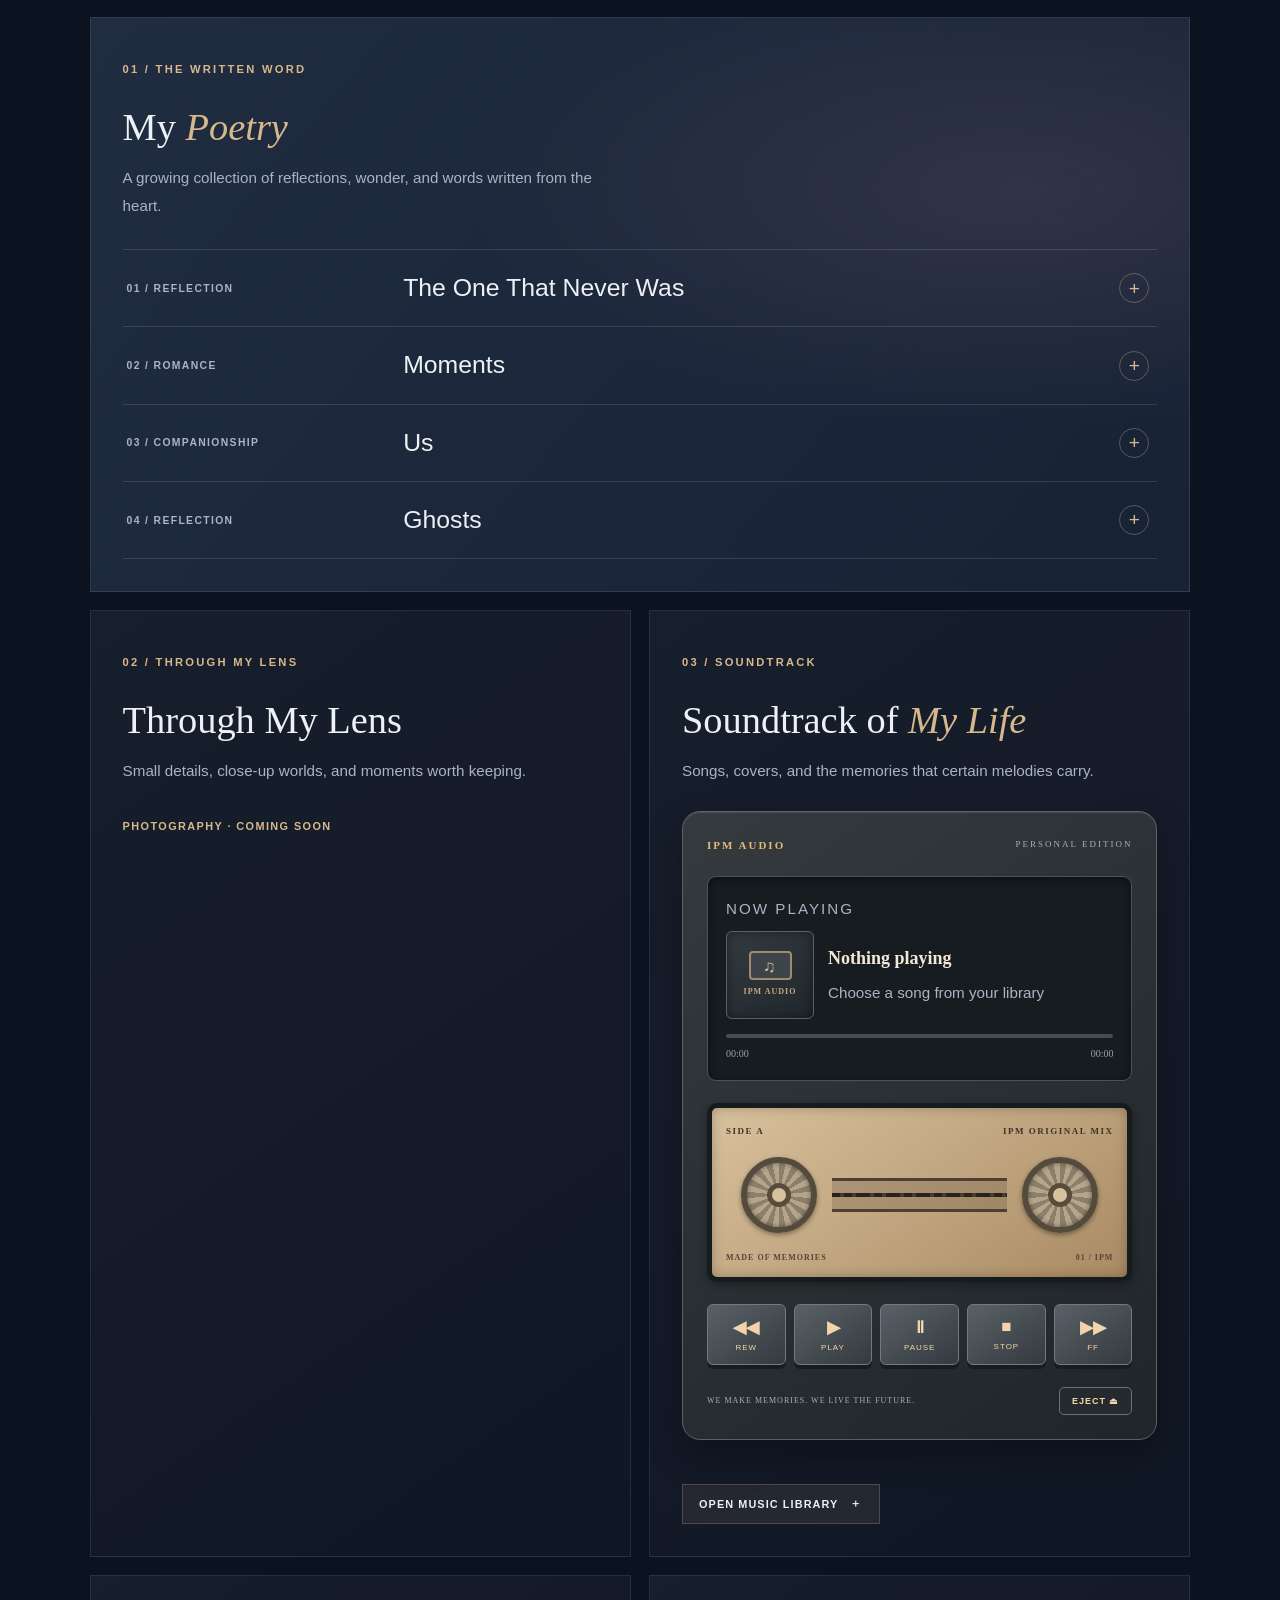
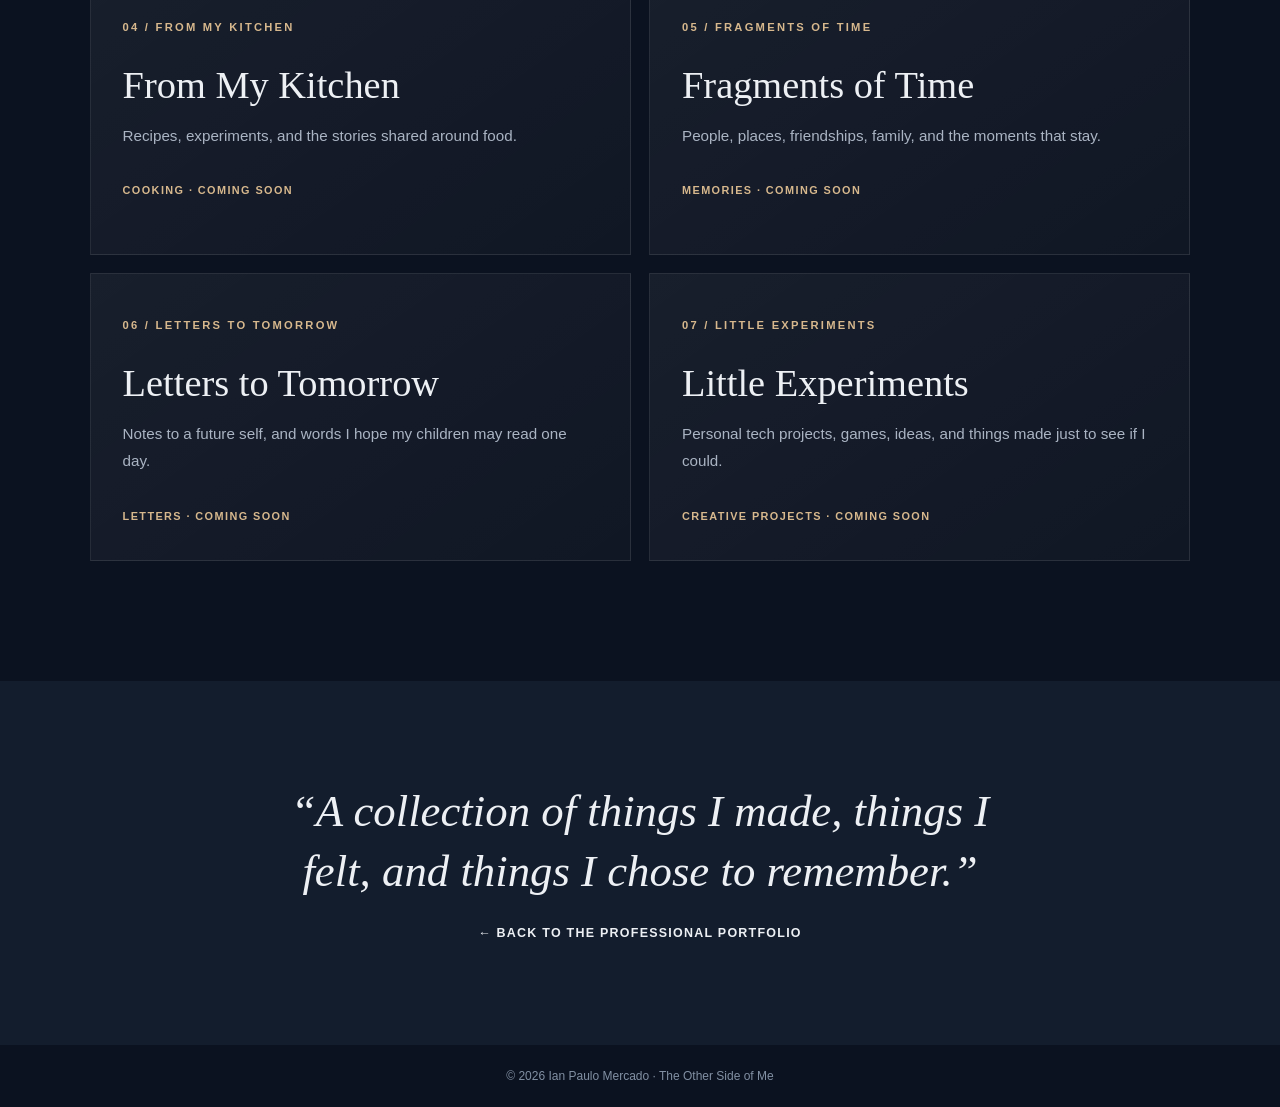
==== commit 9788a0b4: "Add files via upload" ====
--- a/other-side.html
+++ b/other-side.html
@@ -10,12 +10,11 @@
 </head>
 <body>
     <header class="site-header">
-        <a class="wordmark" href="index.html">IPM<span>.</span></a>
+        <a class="wordmark" href="index.html" aria-label="IPM Professional Portfolio">IPM <span class="wordmark-divider" aria-hidden="true">|</span> Professional Portfolio</a>
         <nav aria-label="Main navigation">
-            <a href="index.html">Professional Portfolio</a>
             <a href="#about-this-space">About this space</a>
             <a href="#journal">The journal</a>
-            <a href="poetry.html">My poetry</a>
+            <a href="#poetry">My poetry</a>
         </nav>
     </header>
 
@@ -40,11 +39,11 @@
                 <h2>Little pieces of a life.</h2>
             </div>
             <div class="collection-grid">
-                <article class="collection-card featured">
+                <article class="collection-card featured poetry-collection-card" id="poetry">
                     <p class="card-index">01 / THE WRITTEN WORD</p>
                     <h3>My <em>Poetry</em></h3>
                     <p>A growing collection of reflections, wonder, and words written from the heart.</p>
-                    <a class="text-link" href="poetry.html">Enter the poetry collection <span aria-hidden="true">→</span></a>
+                    <div class="poem-accordion" id="poemAccordion" aria-label="Poetry collection"></div>
                 </article>
                 <article class="collection-card">
                     <p class="card-index">02 / THROUGH MY LENS</p>
@@ -56,6 +55,128 @@
                     <p class="card-index">03 / SOUNDTRACK</p>
                     <h3>Soundtrack of <em>My Life</em></h3>
                     <p>Songs, covers, and the memories that certain melodies carry.</p>
+
+                    <!-- IPM VIRTUAL CASSETTE PLAYER -->
+                    <div class="cassette-player" id="cassettePlayer">
+                    
+                        <!-- PLAYER HEADER -->
+                        <div class="cassette-player-header">
+                            <span class="cassette-brand">IPM AUDIO</span>
+                            <span class="cassette-edition">PERSONAL EDITION</span>
+                        </div>
+                    
+                        <!-- SONG DISPLAY -->
+                        <div class="cassette-display">
+                            <p class="cassette-display-label">NOW PLAYING</p>
+
+                            <div class="cassette-display-track">
+                                <div class="cassette-artwork-frame" id="cassetteArtworkFrame">
+                                    <img id="cassetteAlbumArt" class="cassette-album-art" alt="Album artwork" hidden>
+                                    <div class="cassette-artwork-placeholder" id="cassetteArtworkPlaceholder" aria-hidden="true">
+                                        <span class="artwork-cassette-icon">♫</span>
+                                        <span>IPM AUDIO</span>
+                                    </div>
+                                </div>
+
+                                <div class="cassette-track-details">
+                                    <h5 id="cassetteSongTitle">Nothing playing</h5>
+                                    <p id="cassetteArtist">Choose a song from your library</p>
+                                </div>
+                            </div>
+
+                            <div class="cassette-progress">
+                                <div class="cassette-progress-fill" id="cassetteProgress"></div>
+                            </div>
+                    
+                            <div class="cassette-time">
+                                <span id="cassetteCurrentTime">00:00</span>
+                                <span id="cassetteDuration">00:00</span>
+                            </div>
+                        </div>
+                    
+                        <!-- CASSETTE WINDOW -->
+                        <div class="cassette-window">
+                    
+                            <div class="cassette-label">
+                                <span>SIDE A</span>
+                                <span>IPM ORIGINAL MIX</span>
+                            </div>
+                    
+                            <div class="cassette-reels">
+                    
+                                <!-- LEFT REEL -->
+                                <div class="cassette-reel" id="leftCassetteReel">
+                                    <div class="cassette-reel-center"></div>
+                                </div>
+                    
+                                <!-- MAGNETIC TAPE -->
+                                <div class="cassette-tape">
+                                    <div class="cassette-tape-line"></div>
+                                </div>
+                    
+                                <!-- RIGHT REEL -->
+                                <div class="cassette-reel" id="rightCassetteReel">
+                                    <div class="cassette-reel-center"></div>
+                                </div>
+                    
+                            </div>
+                    
+                            <div class="cassette-window-bottom">
+                                <span>MADE OF MEMORIES</span>
+                                <span>01 / IPM</span>
+                            </div>
+                    
+                        </div>
+                    
+                        <!-- PHYSICAL-STYLE BUTTONS -->
+                        <div class="cassette-controls">
+                    
+                            <button type="button" class="cassette-button"
+                                data-cassette-action="rewind" aria-label="Rewind">
+                                <span>◀◀</span>
+                                <small>REW</small>
+                            </button>
+                    
+                            <button type="button" class="cassette-button"
+                                data-cassette-action="play" aria-label="Play">
+                                <span>▶</span>
+                                <small>PLAY</small>
+                            </button>
+                    
+                            <button type="button" class="cassette-button"
+                                data-cassette-action="pause" aria-label="Pause">
+                                <span>Ⅱ</span>
+                                <small>PAUSE</small>
+                            </button>
+                    
+                            <button type="button" class="cassette-button"
+                                data-cassette-action="stop" aria-label="Stop">
+                                <span>■</span>
+                                <small>STOP</small>
+                            </button>
+                    
+                            <button type="button" class="cassette-button"
+                                data-cassette-action="forward" aria-label="Fast forward">
+                                <span>▶▶</span>
+                                <small>FF</small>
+                            </button>
+                    
+                        </div>
+                    
+                        <!-- EJECT BUTTON -->
+                        <div class="cassette-player-footer">
+                            <span>WE MAKE MEMORIES. WE LIVE THE FUTURE.</span>
+                    
+                            <button type="button" id="cassetteEject"
+                                class="cassette-eject-button">
+                                EJECT ⏏
+                            </button>
+                        </div>
+                    
+                    </div>
+                    <!-- END IPM VIRTUAL CASSETTE PLAYER -->
+
+
                     <button class="music-open-button" id="openMusicLibrary" type="button" aria-expanded="false" aria-controls="musicLibraryPanel">Open music library <span aria-hidden="true">＋</span></button>
                     <div class="music-library-panel" id="musicLibraryPanel" hidden>
                         <div class="music-panel-heading">
@@ -66,6 +187,10 @@
                             <button class="music-close-button" id="closeMusicLibrary" type="button" aria-label="Close music library">×</button>
                         </div>
                         <p class="music-help">Choose a folder on this device. Your music stays on your device and is never uploaded.</p>
+
+
+
+                        
                         <div class="music-folder-actions">
                             <button class="music-action-button" id="chooseMusicFolder" type="button">Choose music folder</button>
                             <label class="music-action-button secondary" for="musicFolderFallback">Choose folder (compatibility)</label>
@@ -74,11 +199,6 @@
                         <p class="music-status" id="musicLibraryStatus" role="status" aria-live="polite">No folder selected yet.</p>
                         <ul class="music-track-list" id="musicTrackList" aria-label="Music tracks"></ul>
                     </div>
-                    <div class="music-card-now-playing" id="musicCardNowPlaying" hidden>
-                        <span class="now-playing-indicator" aria-hidden="true">♫</span>
-                        <span class="music-card-track" id="musicCardTrack">Nothing playing</span>
-                        <button class="music-reopen-button" id="reopenMusicLibrary" type="button">Open library</button>
-                    </div>
                 </article>
                 <article class="collection-card">
                     <p class="card-index">04 / FROM MY KITCHEN</p>
@@ -114,28 +234,8 @@
     </main>
 
     <footer><p>© 2026 Ian Paulo Mercado · The Other Side of Me</p></footer>
-
-    <aside class="music-player-dock" id="musicPlayerDock" aria-label="Music player" hidden>
-        <div class="dock-track-info">
-            <span class="dock-note" aria-hidden="true">♫</span>
-            <div class="dock-track-copy">
-                <strong id="dockTrackTitle">Nothing playing</strong>
-                <span id="dockTrackSource">Choose a local music folder</span>
-            </div>
-        </div>
-        <div class="dock-controls">
-            <button type="button" id="previousTrack" aria-label="Previous track" title="Previous track">|◀</button>
-            <button type="button" id="playPauseTrack" aria-label="Play" title="Play">▶</button>
-            <button type="button" id="stopTrack" aria-label="Stop" title="Stop">■</button>
-            <button type="button" id="nextTrack" aria-label="Next track" title="Next track">▶|</button>
-            <button type="button" id="shuffleTracks" aria-label="Enable shuffle" title="Shuffle" aria-pressed="false">⤨</button>
-        </div>
-        <div class="dock-progress-wrap">
-            <input type="range" id="musicProgress" min="0" max="1000" value="0" aria-label="Track progress">
-            <div class="dock-time"><span id="musicCurrentTime">0:00</span><span id="musicDuration">0:00</span></div>
-        </div>
-    </aside>
     <audio id="localMusicAudio" preload="metadata" hidden></audio>
+    <script src="js/poetry.js" defer></script>
     <script src="js/music-player.js" defer></script>
 </body>
 </html>
--- a/css/other-side.css
+++ b/css/other-side.css
@@ -29,8 +29,8 @@
     background: rgba(11, 18, 32, .94);
     border-bottom: 1px solid rgba(255,255,255,.07);
 }
-.wordmark { text-decoration: none; font: 700 1.35rem Arial, sans-serif; letter-spacing: .12em; }
-.wordmark span { color: var(--accent); }
+.wordmark { display: inline-flex; align-items: center; gap: 10px; color: var(--text); text-decoration: none; font: 700 .98rem Arial, sans-serif; letter-spacing: .035em; white-space: nowrap; }
+.wordmark-divider { color: var(--accent); font-weight: 400; }
 .site-header nav { display: flex; flex-wrap: wrap; gap: 22px; }
 .site-header nav a { color: var(--muted); text-decoration: none; font: 500 .82rem Arial, sans-serif; }
 .site-header nav a:hover, .text-link:hover { color: var(--accent); }
@@ -73,17 +73,17 @@
 footer { padding: 24px; text-align: center; color: #8290a3; background: var(--deep); font: .75rem Arial, sans-serif; }
 footer p { margin: 0; }
 
-/* Local music library and compact player */
+/* Local music library */
 .music-card { position: relative; }
-.music-open-button, .music-action-button, .music-reopen-button {
+.music-open-button, .music-action-button {
     display: inline-flex; align-items: center; justify-content: center; gap: 12px;
     margin-top: 18px; padding: 12px 16px; color: var(--text); background: rgba(215,184,141,.09);
     border: 1px solid var(--line); font: 700 .68rem Arial, sans-serif; letter-spacing: .1em;
     text-transform: uppercase; text-decoration: none; cursor: pointer; transition: background .2s, border-color .2s;
 }
-.music-open-button:hover, .music-action-button:hover, .music-reopen-button:hover { background: rgba(215,184,141,.17); border-color: var(--accent); }
+.music-open-button:hover, .music-action-button:hover { background: rgba(215,184,141,.17); border-color: var(--accent); }
 .music-library-panel { margin-top: 28px; padding-top: 24px; border-top: 1px solid var(--line); }
-.music-library-panel[hidden], .music-card-now-playing[hidden], .music-player-dock[hidden] { display: none; }
+.music-library-panel[hidden] { display: none; }
 .music-panel-heading { display: flex; justify-content: space-between; align-items: flex-start; gap: 18px; }
 .music-panel-heading .card-index { margin: 0; }
 .music-panel-heading h4 { margin: 8px 0 0; font-size: 1.4rem; font-weight: 400; }
@@ -99,31 +99,9 @@
 .music-track-number { color: var(--accent); font: .68rem Arial, sans-serif; }
 .music-track-name { overflow-wrap: anywhere; font: .9rem Arial, sans-serif; }
 .music-track-play { color: var(--accent); font: 700 .62rem Arial, sans-serif; letter-spacing: .1em; }
-.music-card-now-playing { display: flex; align-items: center; gap: 10px; margin-top: 18px; padding-top: 16px; border-top: 1px solid var(--line); }
-.now-playing-indicator, .dock-note { color: var(--accent); font-size: 1.4rem; }
-.music-card-track { flex: 1; min-width: 0; overflow: hidden; color: var(--text); font: .82rem Arial, sans-serif; text-overflow: ellipsis; white-space: nowrap; }
-.music-reopen-button { margin: 0; padding: 8px 10px; font-size: .58rem; }
-.music-player-dock { position: fixed; z-index: 50; right: 22px; bottom: 18px; left: 22px; display: grid; grid-template-columns: minmax(150px, 1fr) auto; gap: 10px 22px; align-items: center; max-width: 1000px; margin: 0 auto; padding: 14px 18px 10px; color: var(--text); background: rgba(11,18,32,.97); border: 1px solid var(--line); box-shadow: 0 14px 50px rgba(0,0,0,.45); backdrop-filter: blur(14px); }
-.dock-track-info { display: flex; align-items: center; gap: 12px; min-width: 0; }
-.dock-track-copy { display: grid; min-width: 0; gap: 4px; }
-.dock-track-copy strong { overflow: hidden; font: 600 .82rem Arial, sans-serif; text-overflow: ellipsis; white-space: nowrap; }
-.dock-track-copy span { overflow: hidden; color: var(--muted); font: .65rem Arial, sans-serif; text-overflow: ellipsis; white-space: nowrap; }
-.dock-controls { display: flex; align-items: center; gap: 6px; }
-.dock-controls button { min-width: 34px; height: 34px; padding: 0 7px; color: var(--text); background: transparent; border: 1px solid rgba(255,255,255,.12); font: .75rem Arial, sans-serif; cursor: pointer; }
-.dock-controls button:hover, .dock-controls button.active { color: var(--accent); border-color: var(--line); background: rgba(215,184,141,.08); }
-.dock-progress-wrap { grid-column: 1 / -1; display: grid; gap: 3px; }
-.dock-progress-wrap input { width: 100%; height: 4px; accent-color: var(--accent); cursor: pointer; }
-.dock-time { display: flex; justify-content: space-between; color: var(--muted); font: .58rem Arial, sans-serif; }
-@media (max-width: 700px) {
-    .music-player-dock { right: 8px; bottom: 8px; left: 8px; grid-template-columns: 1fr; gap: 9px; padding: 12px; }
-    .dock-track-info { grid-row: 1; }
-    .dock-controls { grid-row: 2; justify-content: space-between; }
-    .dock-controls button { flex: 1; }
-    .dock-progress-wrap { grid-row: 3; }
-    .music-folder-actions { flex-direction: column; align-items: stretch; }
-}
 
 .music-open-button[hidden] { display: none; }
+.music-library-panel[hidden] { display: none; }
 
 @media (max-width: 700px) {
     .site-header { align-items: flex-start; flex-direction: column; }
@@ -138,3 +116,592 @@
     html { scroll-behavior: auto; }
     *, *::before, *::after { transition-duration: .01ms !important; }
 }
+
+
+/* =====================================
+   IPM VIRTUAL CASSETTE PLAYER
+===================================== */
+
+.cassette-player {
+    width: 100%;
+    max-width: 520px;
+    margin: 30px auto;
+    padding: 24px;
+    background: linear-gradient(145deg, #343a3e, #202529);
+    border: 1px solid #596168;
+    border-radius: 18px;
+    box-shadow:
+        0 15px 35px rgba(0, 0, 0, 0.3),
+        inset 0 1px 1px rgba(255, 255, 255, 0.12);
+    color: #f1e6d5;
+    font-family: inherit;
+}
+
+/* PLAYER HEADER */
+
+.cassette-player-header {
+    display: flex;
+    justify-content: space-between;
+    align-items: center;
+    margin-bottom: 22px;
+    letter-spacing: 2px;
+    font-size: 11px;
+}
+
+.cassette-brand {
+    color: #e6b77a;
+    font-weight: 800;
+}
+
+.cassette-edition {
+    color: #a9afb2;
+    font-size: 9px;
+}
+
+/* SONG DISPLAY */
+
+.cassette-display {
+    padding: 18px;
+    margin-bottom: 22px;
+    background: #171c20;
+    border: 1px solid #4b5359;
+    border-radius: 9px;
+    box-shadow: inset 0 2px 8px rgba(0, 0, 0, 0.5);
+}
+
+.cassette-display-track {
+    display: flex;
+    align-items: center;
+    gap: 14px;
+    min-width: 0;
+    margin-bottom: 15px;
+}
+
+.cassette-artwork-frame {
+    position: relative;
+    flex: 0 0 88px;
+    width: 88px;
+    height: 88px;
+    overflow: hidden;
+    display: grid;
+    place-items: center;
+    background: linear-gradient(145deg, #343b40, #20272c);
+    border: 1px solid #596168;
+    border-radius: 6px;
+    box-shadow: inset 0 0 12px rgba(0, 0, 0, 0.45);
+}
+
+.cassette-album-art {
+    display: block;
+    width: 100%;
+    height: 100%;
+    object-fit: cover;
+}
+
+.cassette-album-art[hidden] {
+    display: none;
+}
+
+.cassette-artwork-placeholder {
+    display: flex;
+    flex-direction: column;
+    align-items: center;
+    justify-content: center;
+    gap: 5px;
+    color: #c6a77f;
+    font-size: 8px;
+    font-weight: 800;
+    letter-spacing: 1px;
+}
+
+.cassette-artwork-placeholder[hidden] {
+    display: none;
+}
+
+.artwork-cassette-icon {
+    display: grid;
+    place-items: center;
+    width: 43px;
+    height: 29px;
+    color: #d9c19f;
+    background: #3d454a;
+    border: 2px solid #a18b6d;
+    border-radius: 4px;
+    font-size: 17px;
+}
+
+.cassette-track-details {
+    flex: 1;
+    min-width: 0;
+}
+
+.cassette-display-label {
+    margin: 0 0 8px;
+    color: #d6a66c;
+    font-size: 9px;
+    letter-spacing: 2px;
+}
+
+.cassette-display h5 {
+    margin: 0;
+    color: #f4e9d8;
+    font-size: 18px;
+    overflow-wrap: anywhere;
+}
+
+.cassette-track-details p {
+    margin: 5px 0 0;
+    color: #aeb6bb;
+    font-size: 12px;
+    overflow-wrap: anywhere;
+}
+
+.cassette-progress {
+    height: 4px;
+    overflow: hidden;
+    background: #454d52;
+    border-radius: 5px;
+}
+
+.cassette-progress-fill {
+    width: 0%;
+    height: 100%;
+    background: #d9a66e;
+}
+
+.cassette-time {
+    display: flex;
+    justify-content: space-between;
+    margin-top: 7px;
+    color: #9ba4aa;
+    font-size: 10px;
+    font-variant-numeric: tabular-nums;
+}
+
+/* CASSETTE WINDOW */
+
+.cassette-window {
+    position: relative;
+    overflow: hidden;
+    padding: 16px 14px 12px;
+    margin-bottom: 22px;
+    background: linear-gradient(145deg, #d8c19d, #a98b64);
+    border: 5px solid #161b1e;
+    border-radius: 10px;
+    box-shadow:
+        inset 0 0 12px rgba(0, 0, 0, 0.25),
+        0 3px 8px rgba(0, 0, 0, 0.3);
+}
+
+.cassette-label {
+    display: flex;
+    justify-content: space-between;
+    color: #403328;
+    font-size: 9px;
+    font-weight: 800;
+    letter-spacing: 1.5px;
+}
+
+.cassette-reels {
+    display: flex;
+    align-items: center;
+    justify-content: space-between;
+    gap: 15px;
+    min-height: 112px;
+    padding: 12px 15px;
+}
+
+.cassette-reel {
+    position: relative;
+    z-index: 2;
+    flex: 0 0 76px;
+    width: 76px;
+    height: 76px;
+    display: grid;
+    place-items: center;
+    border: 6px solid #554b3d;
+    border-radius: 50%;
+    background: repeating-conic-gradient(
+        #8c806d 0deg 12deg,
+        #b5a58a 12deg 24deg
+    );
+    box-shadow:
+        0 2px 5px rgba(0, 0, 0, 0.4),
+        inset 0 0 5px rgba(0, 0, 0, 0.4);
+}
+
+.cassette-reel-center {
+    width: 24px;
+    height: 24px;
+    border: 5px solid #5a4c3b;
+    border-radius: 50%;
+    background: #d8c19d;
+}
+
+.cassette-tape {
+    position: relative;
+    flex: 1;
+    height: 34px;
+    background: rgba(48, 38, 29, 0.18);
+    border-top: 3px solid #4d4032;
+    border-bottom: 3px solid #4d4032;
+}
+
+.cassette-tape-line {
+    position: absolute;
+    top: 50%;
+    left: 0;
+    width: 100%;
+    height: 4px;
+    transform: translateY(-50%);
+    background: #28221c;
+}
+
+.cassette-window-bottom {
+    display: flex;
+    justify-content: space-between;
+    color: #554536;
+    font-size: 8px;
+    font-weight: 800;
+    letter-spacing: 1px;
+}
+
+/* CASSETTE CONTROLS */
+
+.cassette-controls {
+    display: grid;
+    grid-template-columns: repeat(5, 1fr);
+    gap: 8px;
+    margin-bottom: 22px;
+}
+
+.cassette-button {
+    display: flex;
+    flex-direction: column;
+    align-items: center;
+    justify-content: center;
+    gap: 5px;
+    min-width: 0;
+    padding: 12px 4px;
+    color: #f1d5a9;
+    background: linear-gradient(145deg, #596168, #343a3e);
+    border: 1px solid #717a80;
+    border-radius: 6px;
+    box-shadow: 0 4px 0 #171c20;
+    cursor: pointer;
+    transition: transform 0.12s ease, box-shadow 0.12s ease;
+}
+
+.cassette-button span {
+    font-size: 17px;
+    font-weight: 800;
+}
+
+.cassette-button small {
+    font-size: 8px;
+    letter-spacing: 1px;
+}
+
+.cassette-button:hover {
+    background: linear-gradient(145deg, #707a81, #454d52);
+}
+
+.cassette-button:active {
+    transform: translateY(3px);
+    box-shadow: 0 1px 0 #171c20;
+}
+
+/* PLAYER FOOTER */
+
+.cassette-player-footer {
+    display: flex;
+    justify-content: space-between;
+    align-items: center;
+    gap: 10px;
+}
+
+.cassette-player-footer > span {
+    color: #a9afb2;
+    font-size: 8px;
+    letter-spacing: 1px;
+}
+
+.cassette-eject-button {
+    padding: 8px 12px;
+    color: #f1d5a9;
+    background: #242a2e;
+    border: 1px solid #687177;
+    border-radius: 5px;
+    font-size: 9px;
+    font-weight: 700;
+    letter-spacing: 1px;
+    cursor: pointer;
+}
+
+.cassette-eject-button:hover {
+    background: #454d52;
+}
+
+/* MOBILE LAYOUT */
+
+@media (max-width: 480px) {
+    .cassette-player {
+        padding: 16px;
+    }
+
+    .cassette-artwork-frame {
+        flex-basis: 72px;
+        width: 72px;
+        height: 72px;
+    }
+
+    .cassette-display-track {
+        gap: 10px;
+    }
+
+    .cassette-display h5 {
+        font-size: 15px;
+    }
+
+    .cassette-reels {
+        gap: 8px;
+        padding: 12px 5px;
+    }
+
+    .cassette-reel {
+        flex-basis: 62px;
+        width: 62px;
+        height: 62px;
+    }
+
+    .cassette-controls {
+        gap: 5px;
+    }
+
+    .cassette-button {
+        padding: 10px 2px;
+    }
+
+    .cassette-player-footer > span {
+        font-size: 7px;
+    }
+}
+
+
+/* =====================================
+   CASSETTE PLAYBACK ANIMATION
+===================================== */
+
+.cassette-player.is-playing .cassette-reel {
+    animation: cassetteSpin 2s linear infinite;
+}
+
+.cassette-player.is-playing .cassette-tape-line {
+    animation: tapeMovement 0.7s linear infinite;
+}
+
+@keyframes cassetteSpin {
+    from {
+        transform: rotate(0deg);
+    }
+
+    to {
+        transform: rotate(360deg);
+    }
+}
+
+@keyframes tapeMovement {
+    from {
+        background-position: 0 0;
+    }
+
+    to {
+        background-position: 30px 0;
+    }
+}
+
+.cassette-tape-line {
+    background-image: repeating-linear-gradient(
+        90deg,
+        #28221c 0,
+        #28221c 8px,
+        #493b2d 8px,
+        #493b2d 12px
+    );
+    background-size: 30px 4px;
+}
+
+
+/* Keep the cassette visible while the library panel opens and closes. */
+.cassette-player {
+    margin: 26px 0;
+}
+
+.cassette-progress-fill {
+    transition: width 0.15s linear;
+}
+
+.cassette-button:focus-visible,
+.cassette-eject-button:focus-visible,
+.music-open-button:focus-visible,
+.music-action-button:focus-visible,
+.music-close-button:focus-visible,
+.music-track-button:focus-visible {
+    outline: 2px solid var(--accent);
+    outline-offset: 3px;
+}
+
+@media (prefers-reduced-motion: reduce) {
+    .cassette-player.is-playing .cassette-reel,
+    .cassette-player.is-playing .cassette-tape-line {
+        animation: none;
+    }
+}
+
+
+/* =====================================
+   INLINE POETRY COLLECTION
+===================================== */
+
+.poetry-collection-card {
+    min-height: 0;
+}
+
+.poetry-collection-card > p:not(.card-index) {
+    margin-bottom: 28px;
+}
+
+.poem-accordion {
+    width: 100%;
+    margin-top: 30px;
+    border-top: 1px solid rgba(255, 255, 255, 0.12);
+}
+
+.poem-accordion-item {
+    border-bottom: 1px solid rgba(255, 255, 255, 0.12);
+}
+
+.poem-accordion-trigger {
+    display: grid;
+    grid-template-columns: minmax(145px, 0.55fr) minmax(0, 1.5fr) 34px;
+    align-items: center;
+    gap: 22px;
+    width: 100%;
+    padding: 22px 4px;
+    color: var(--text);
+    text-align: left;
+    background: transparent;
+    border: 0;
+    cursor: pointer;
+}
+
+.poem-accordion-trigger:hover .poem-accordion-title,
+.poem-accordion-trigger:focus-visible .poem-accordion-title {
+    color: var(--accent);
+}
+
+.poem-accordion-trigger:focus-visible {
+    outline: 2px solid var(--accent);
+    outline-offset: 3px;
+}
+
+.poem-accordion-category {
+    color: var(--muted);
+    font: 700 0.65rem Arial, sans-serif;
+    letter-spacing: 0.13em;
+}
+
+.poem-accordion-title {
+    font-size: clamp(1.15rem, 2.2vw, 1.55rem);
+    line-height: 1.3;
+    transition: color 0.2s ease;
+}
+
+.poem-accordion-action {
+    display: grid;
+    place-items: center;
+    width: 30px;
+    height: 30px;
+    color: var(--accent);
+    border: 1px solid rgba(215, 184, 141, 0.35);
+    border-radius: 50%;
+    font: 400 1.2rem/1 Arial, sans-serif;
+}
+
+.poem-accordion-item.is-open .poem-accordion-trigger {
+    padding-bottom: 16px;
+}
+
+.poem-accordion-panel {
+    padding: 4px 40px 30px;
+}
+
+.poem-accordion-panel[hidden] {
+    display: none;
+}
+
+.poem-accordion-text {
+    max-width: 720px;
+    margin: 0 auto;
+    color: #d7deea;
+    font-size: 1rem;
+    line-height: 1.9;
+    text-align: center;
+}
+
+.poem-accordion-text p {
+    margin: 0 0 1.35em;
+    white-space: pre-line;
+}
+
+.poem-accordion-text p:last-child {
+    margin-bottom: 0;
+}
+
+.poem-accordion-text .poem-ending {
+    color: var(--accent);
+    font-style: italic;
+}
+
+@media (max-width: 700px) {
+    .poem-accordion-trigger {
+        grid-template-columns: 1fr 30px;
+        gap: 8px 14px;
+        padding: 18px 2px;
+    }
+
+    .poem-accordion-category {
+        grid-column: 1;
+    }
+
+    .poem-accordion-title {
+        grid-column: 1;
+        grid-row: 2;
+    }
+
+    .poem-accordion-action {
+        grid-column: 2;
+        grid-row: 1 / span 2;
+    }
+
+    .poem-accordion-panel {
+        padding: 4px 8px 24px;
+    }
+}
+
+@media (prefers-reduced-motion: reduce) {
+    .poem-accordion-title {
+        transition: none;
+    }
+}
+
+/* Keep the accordion's poem text independent from the card description styling. */
+.collection-card.featured.poetry-collection-card {
+    min-height: 0;
+}
+
+.poetry-collection-card .poem-accordion-text p {
+    max-width: none;
+    color: #d7deea;
+    font: inherit;
+}
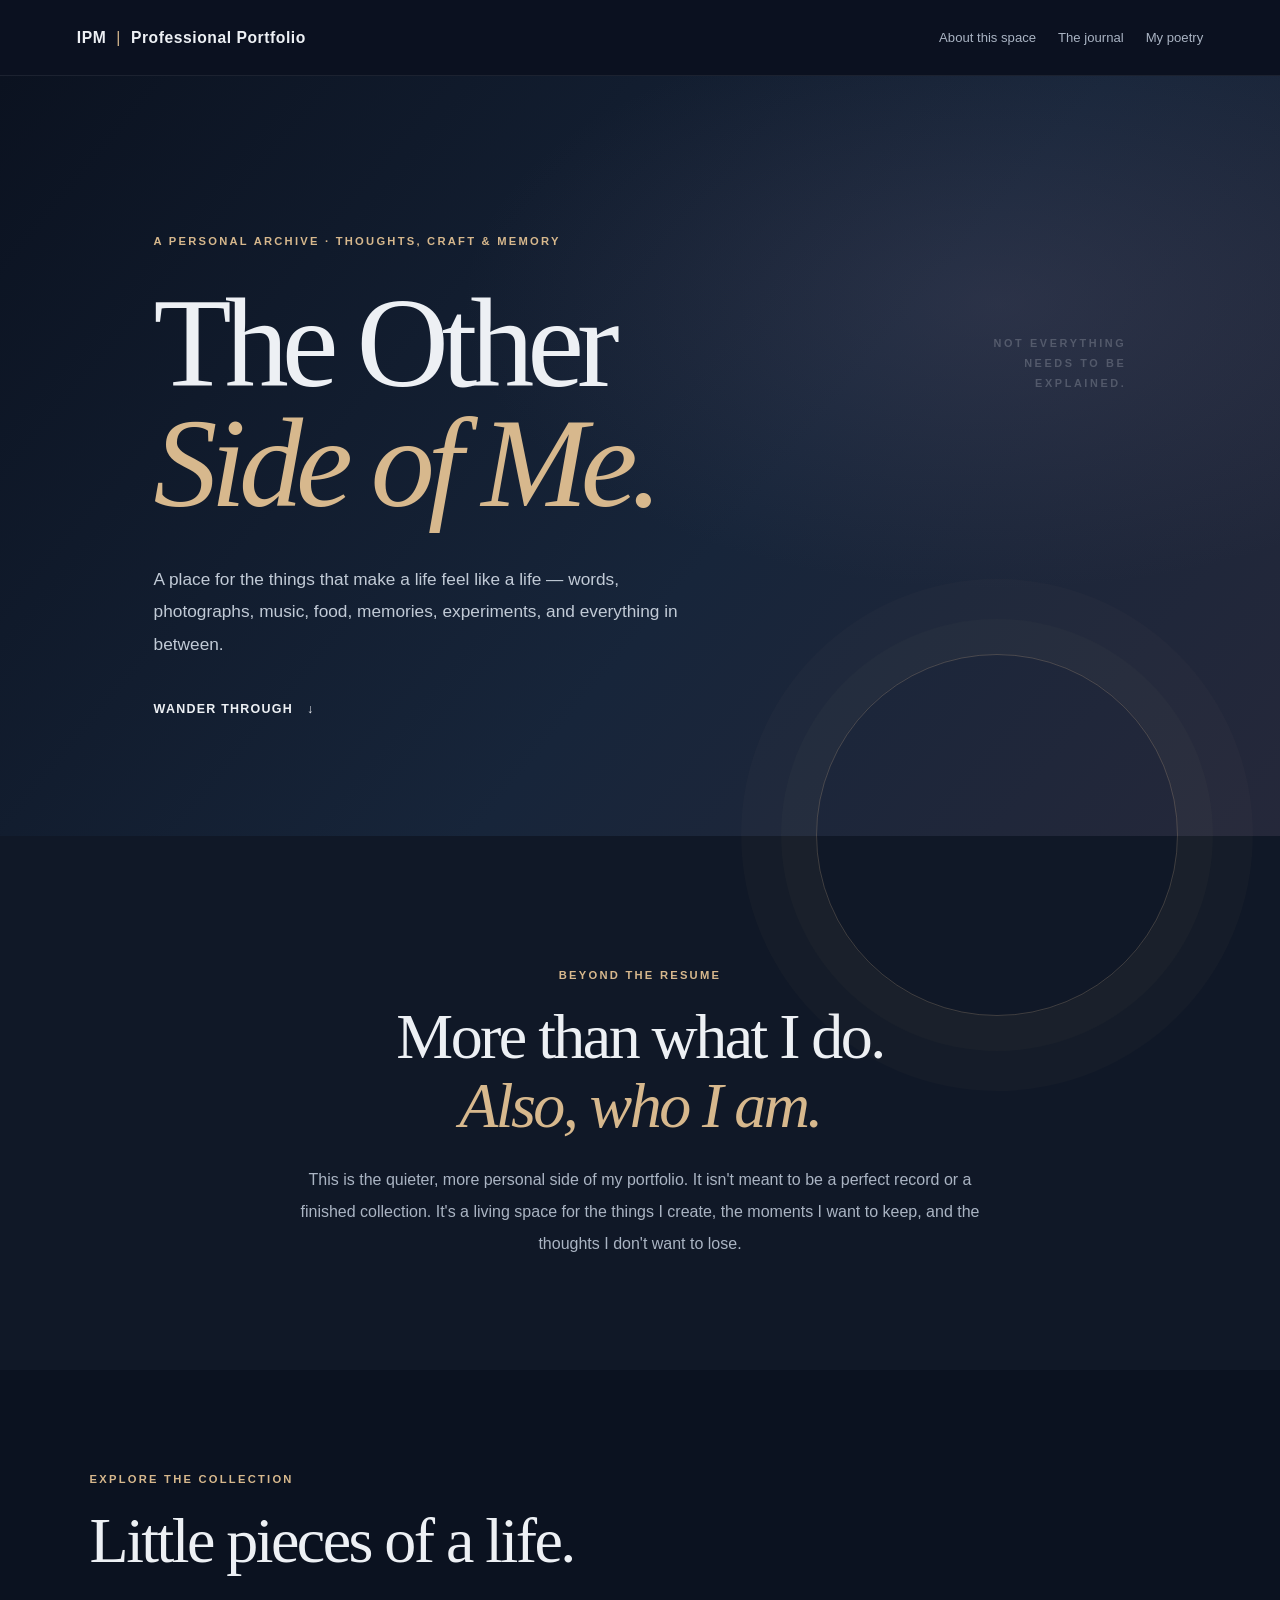
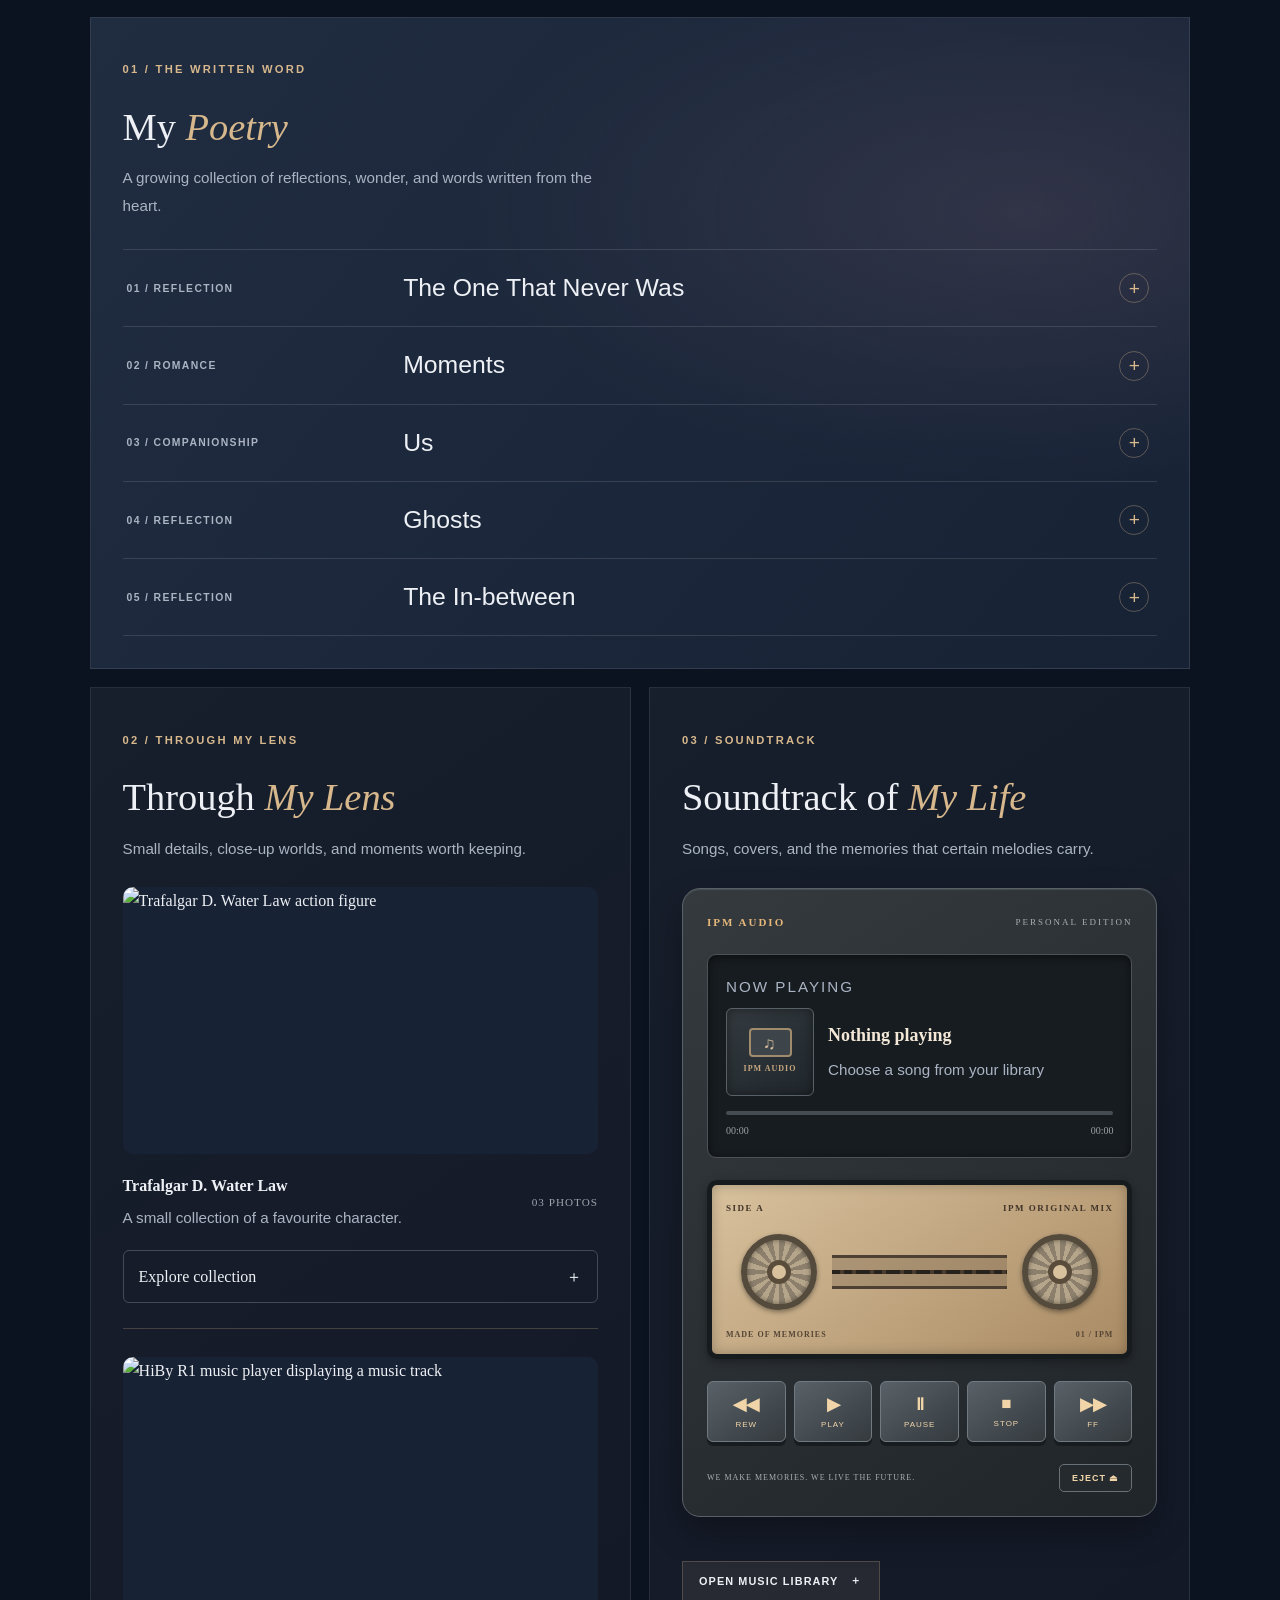
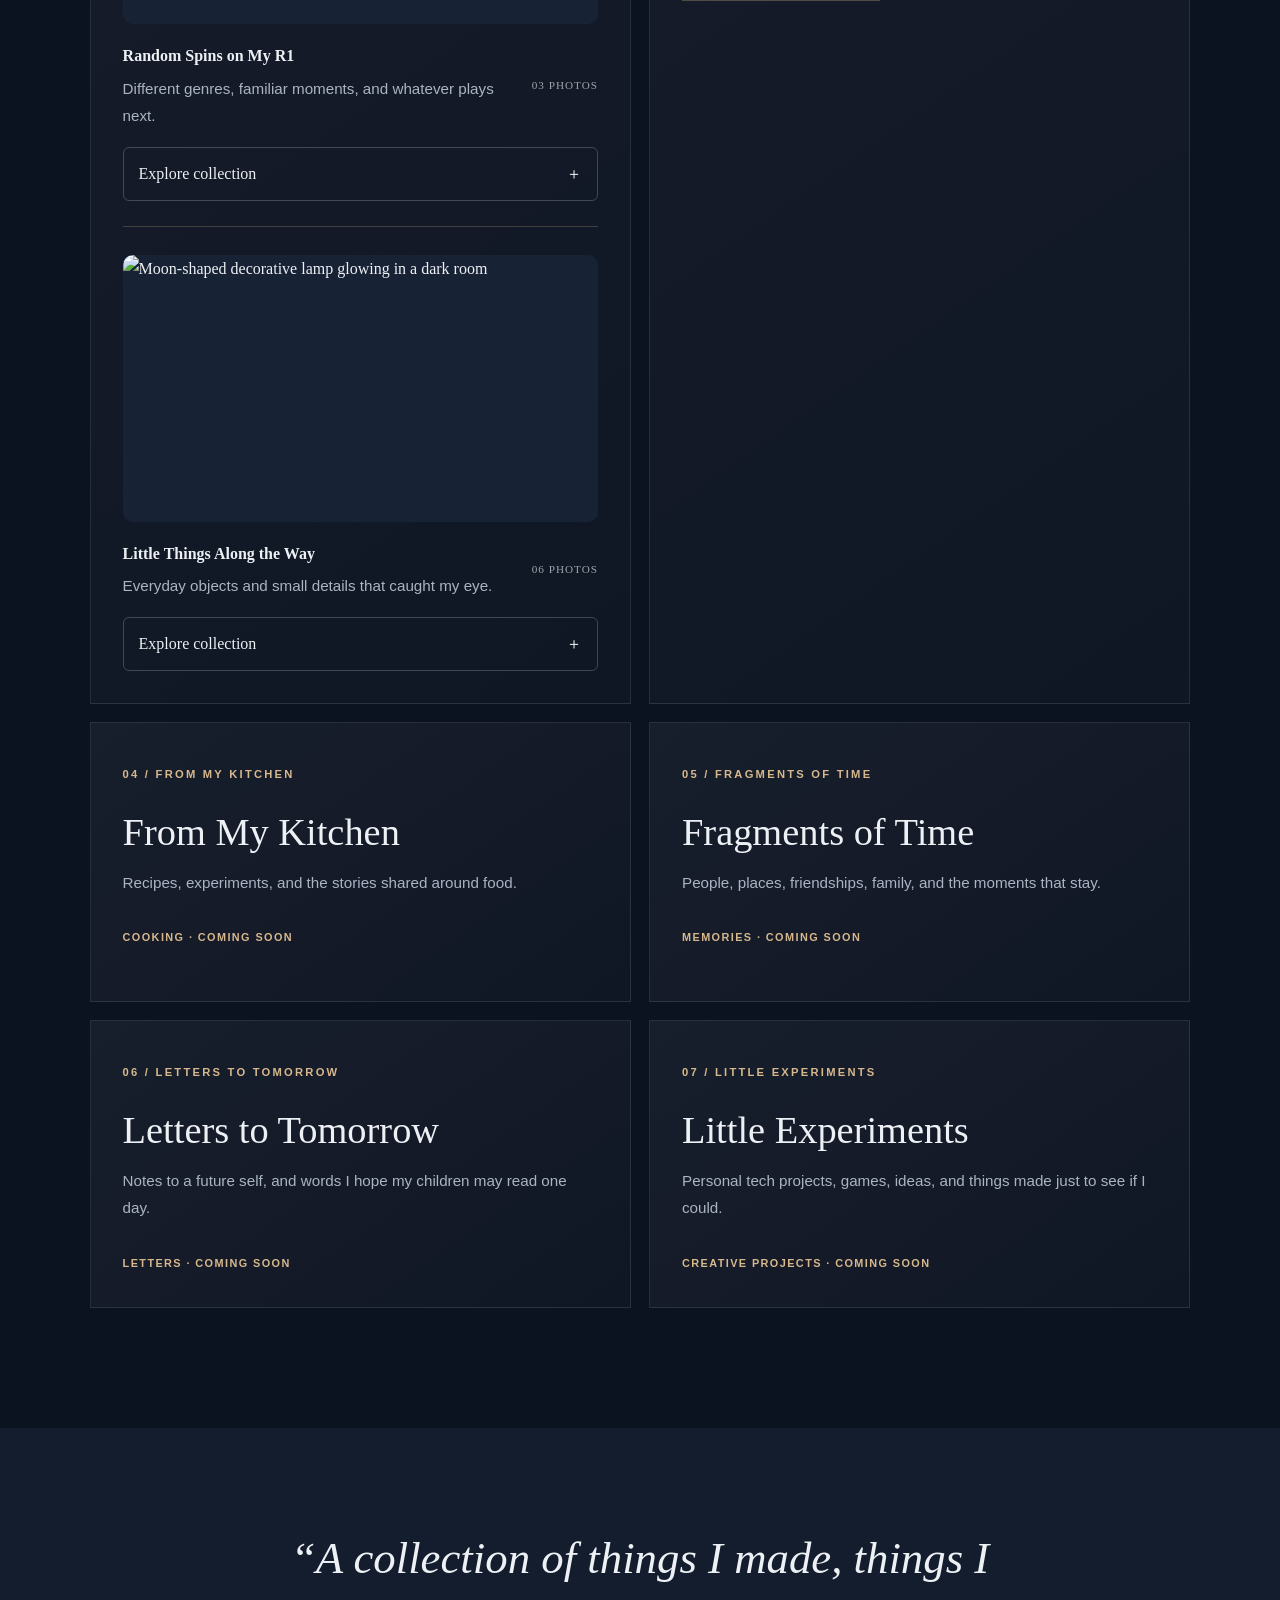
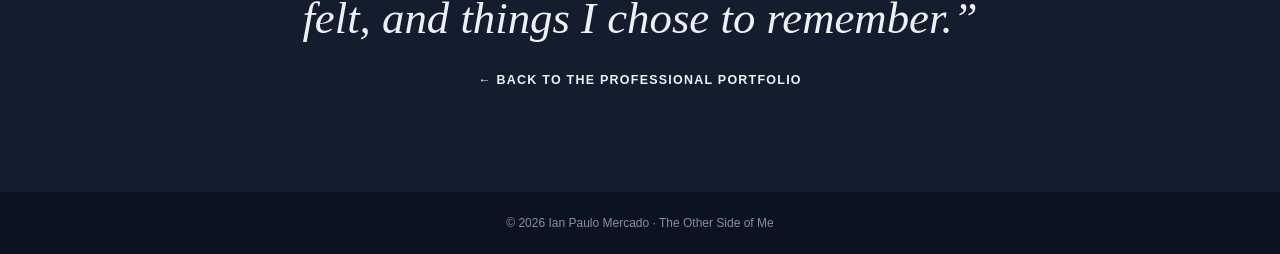
==== commit 705cc524: "Add files via upload" ====
--- a/other-side.html
+++ b/other-side.html
@@ -45,12 +45,112 @@
                     <p>A growing collection of reflections, wonder, and words written from the heart.</p>
                     <div class="poem-accordion" id="poemAccordion" aria-label="Poetry collection"></div>
                 </article>
-                <article class="collection-card">
+                
+<article class="collection-card photo-collection-card" id="photography">
                     <p class="card-index">02 / THROUGH MY LENS</p>
-                    <h3>Through My Lens</h3>
+                    <h3>Through <em>My Lens</em></h3>
                     <p>Small details, close-up worlds, and moments worth keeping.</p>
-                    <span class="coming-soon">Photography · Coming soon</span>
-                </article>
+
+                    <!-- PHOTO COLLECTIONS -->
+                    <div class="photo-albums">
+                        <section class="photo-album" aria-labelledby="law-album-title">
+                            <div class="photo-album-cover">
+                                <img src="images/photo-gallery/Trafalgar-01.webp"
+                                     alt="Trafalgar D. Water Law action figure"
+                                     loading="lazy" decoding="async">
+                            </div>
+                            <div class="photo-album-info">
+                                <div>
+                                    <h4 id="law-album-title">Trafalgar D. Water Law</h4>
+                                    <p>A small collection of a favourite character.</p>
+                                </div>
+                                <span>03 PHOTOS</span>
+                            </div>
+                            <button class="photo-open-button" type="button"
+                                    data-gallery-target="lawPhotoGallery"
+                                    aria-expanded="false" aria-controls="lawPhotoGallery">
+                                Explore collection <span aria-hidden="true">＋</span>
+                            </button>
+                            <div class="photo-gallery" id="lawPhotoGallery" hidden>
+                                <div class="photo-gallery-grid">
+                                    <img src="images/photo-gallery/Trafalgar-01.webp"
+                                         alt="Trafalgar Law figure holding his sword" loading="lazy" decoding="async">
+                                    <img src="images/photo-gallery/Trafalgar-02.webp"
+                                         alt="Trafalgar Law figure in a yellow shirt" loading="lazy" decoding="async">
+                                    <img src="images/photo-gallery/Trafalgar-03.webp"
+                                         alt="Trafalgar Law figure with his sword extended" loading="lazy" decoding="async">
+                                </div>
+                            </div>
+                        </section>
+
+                        <section class="photo-album" aria-labelledby="r1-album-title">
+                            <div class="photo-album-cover">
+                                <img src="images/photo-gallery/HiBy-01.webp"
+                                     alt="HiBy R1 music player displaying a music track"
+                                     loading="lazy" decoding="async">
+                            </div>
+                            <div class="photo-album-info">
+                                <div>
+                                    <h4 id="r1-album-title">Random Spins on My R1</h4>
+                                    <p>Different genres, familiar moments, and whatever plays next.</p>
+                                </div>
+                                <span>03 PHOTOS</span>
+                            </div>
+                            <button class="photo-open-button" type="button"
+                                    data-gallery-target="r1PhotoGallery"
+                                    aria-expanded="false" aria-controls="r1PhotoGallery">
+                                Explore collection <span aria-hidden="true">＋</span>
+                            </button>
+                            <div class="photo-gallery" id="r1PhotoGallery" hidden>
+                                <div class="photo-gallery-grid">
+                                    <img src="images/photo-gallery/HiBy-01.webp"
+                                         alt="HiBy R1 music player playing a track" loading="lazy" decoding="async">
+                                    <img src="images/photo-gallery/HiBy-02.webp"
+                                         alt="HiBy R1 music player displaying album artwork" loading="lazy" decoding="async">
+                                    <img src="images/photo-gallery/HiBy-03.webp"
+                                         alt="HiBy R1 music player beside a computer display" loading="lazy" decoding="async">
+                                </div>
+                            </div>
+                        </section>
+
+                        <section class="photo-album" aria-labelledby="little-things-title">
+                            <div class="photo-album-cover">
+                                <img src="images/photo-gallery/Random-Moon.webp"
+                                     alt="Moon-shaped decorative lamp glowing in a dark room"
+                                     loading="lazy" decoding="async">
+                            </div>
+                            <div class="photo-album-info">
+                                <div>
+                                    <h4 id="little-things-title">Little Things Along the Way</h4>
+                                    <p>Everyday objects and small details that caught my eye.</p>
+                                </div>
+                                <span>06 PHOTOS</span>
+                            </div>
+                            <button class="photo-open-button" type="button"
+                                    data-gallery-target="littleThingsGallery"
+                                    aria-expanded="false" aria-controls="littleThingsGallery">
+                                Explore collection <span aria-hidden="true">＋</span>
+                            </button>
+                            <div class="photo-gallery" id="littleThingsGallery" hidden>
+                                <div class="photo-gallery-grid">
+                                    <img src="images/photo-gallery/Random-RAM.webp"
+                                         alt="HyperX computer memory modules" loading="lazy" decoding="async">
+                                    <img src="images/photo-gallery/Random-Watch.webp"
+                                         alt="Fossil automatic wristwatch" loading="lazy" decoding="async">
+                                    <img src="images/photo-gallery/Random-Moon.webp"
+                                         alt="Moon-shaped decorative lamp" loading="lazy" decoding="async">
+                                    <img src="images/photo-gallery/Random-Hotwheels.webp"
+                                         alt="Miniature pickup truck model" loading="lazy" decoding="async">
+                                    <img src="images/photo-gallery/Random-Beer.webp"
+                                         alt="A drink photographed outdoors" loading="lazy" decoding="async">
+                                    <img src="images/photo-gallery/Random-Coffee.webp"
+                                         alt="A cup of coffee" loading="lazy" decoding="async">
+                                </div>
+                            </div>
+                        </section>
+                    </div>
+                </article>
+
                 <article class="collection-card music-card" id="music-card">
                     <p class="card-index">03 / SOUNDTRACK</p>
                     <h3>Soundtrack of <em>My Life</em></h3>
@@ -71,7 +171,7 @@
 
                             <div class="cassette-display-track">
                                 <div class="cassette-artwork-frame" id="cassetteArtworkFrame">
-                                    <img id="cassetteAlbumArt" class="cassette-album-art" alt="Album artwork" hidden>
+                                    <img id="cassetteAlbumArt" class="cassette-album-art" alt="Album artwork" hidden decoding="async">
                                     <div class="cassette-artwork-placeholder" id="cassetteArtworkPlaceholder" aria-hidden="true">
                                         <span class="artwork-cassette-icon">♫</span>
                                         <span>IPM AUDIO</span>
@@ -233,9 +333,29 @@
         </section>
     </main>
 
+
+    <dialog class="photo-lightbox" id="photoLightbox" aria-label="Photo viewer">
+        <div class="photo-lightbox-content">
+            <button class="photo-lightbox-close" id="closePhotoLightbox"
+                    type="button" aria-label="Close photo viewer">×</button>
+            <div class="photo-lightbox-stage">
+                <button class="photo-lightbox-nav" id="previousPhoto"
+                        type="button" aria-label="Previous photo">‹</button>
+                <img id="photoLightboxImage" alt="">
+                <button class="photo-lightbox-nav" id="nextPhoto"
+                        type="button" aria-label="Next photo">›</button>
+            </div>
+            <div class="photo-lightbox-footer">
+                <p id="photoLightboxCaption" class="photo-lightbox-caption"></p>
+                <span id="photoLightboxCounter" class="photo-lightbox-counter" aria-live="polite"></span>
+            </div>
+        </div>
+    </dialog>
+
     <footer><p>© 2026 Ian Paulo Mercado · The Other Side of Me</p></footer>
     <audio id="localMusicAudio" preload="metadata" hidden></audio>
     <script src="js/poetry.js" defer></script>
     <script src="js/music-player.js" defer></script>
+    <script src="js/photo-gallery.js" defer></script>
 </body>
 </html>
--- a/css/other-side.css
+++ b/css/other-side.css
@@ -73,6 +73,7 @@
 footer { padding: 24px; text-align: center; color: #8290a3; background: var(--deep); font: .75rem Arial, sans-serif; }
 footer p { margin: 0; }
 
+
 /* Local music library */
 .music-card { position: relative; }
 .music-open-button, .music-action-button {
@@ -629,11 +630,44 @@
 }
 
 .poem-accordion-item.is-open .poem-accordion-trigger {
-    padding-bottom: 16px;
+    display: flex;
+    justify-content: flex-end;
+    padding-top: 12px;
+    padding-bottom: 0;
+}
+
+.poem-accordion-item.is-open .poem-accordion-category,
+.poem-accordion-item.is-open .poem-accordion-title {
+    display: none;
 }
 
 .poem-accordion-panel {
-    padding: 4px 40px 30px;
+    padding: 8px 40px 34px;
+}
+
+.poem-reading-heading {
+    max-width: 720px;
+    margin: 0 auto 30px;
+    padding-bottom: 22px;
+    text-align: center;
+    border-bottom: 1px solid rgba(215, 184, 141, .2);
+}
+
+.poem-reading-category {
+    display: block;
+    margin-bottom: 10px;
+    color: var(--accent);
+    font: 700 .62rem/1.5 Arial, sans-serif;
+    letter-spacing: .2em;
+}
+
+.poem-reading-title {
+    margin: 0;
+    color: #f1e8dc;
+    font-size: clamp(1.8rem, 3.4vw, 2.65rem);
+    font-weight: 400;
+    line-height: 1.18;
+    letter-spacing: -.025em;
 }
 
 .poem-accordion-panel[hidden] {
@@ -705,3 +739,258 @@
     color: #d7deea;
     font: inherit;
 }
+
+/* THROUGH MY LENS — PHOTO COLLECTION */
+
+.photo-albums {
+    margin-top: 25px;
+}
+
+.photo-album {
+    margin-top: 25px;
+}
+
+.photo-album + .photo-album {
+    padding-top: 28px;
+    border-top: 1px solid var(--line);
+}
+
+.photo-album-cover {
+    width: 100%;
+    aspect-ratio: 16 / 9;
+    overflow: hidden;
+    border-radius: 10px;
+    background: #182235;
+}
+
+.photo-album-cover img {
+    width: 100%;
+    height: 100%;
+    object-fit: cover;
+    display: block;
+    transition: transform 0.4s ease;
+}
+
+.photo-album-cover:hover img {
+    transform: scale(1.04);
+}
+
+.photo-album-info {
+    display: flex;
+    justify-content: space-between;
+    align-items: center;
+    gap: 12px;
+    margin: 18px 0;
+}
+
+.photo-album-info h4 {
+    margin: 0 0 5px;
+}
+
+.photo-album-info p {
+    margin: 0;
+}
+
+.photo-album-info span {
+    font-size: 0.7rem;
+    letter-spacing: 1px;
+    white-space: nowrap;
+    opacity: 0.65;
+}
+
+.photo-open-button {
+    width: 100%;
+    padding: 12px 15px;
+    display: flex;
+    justify-content: space-between;
+    align-items: center;
+    border: 1px solid rgba(255,255,255,0.2);
+    border-radius: 6px;
+    background: transparent;
+    color: inherit;
+    cursor: pointer;
+    font: inherit;
+}
+
+.photo-open-button:hover {
+    background: rgba(255,255,255,0.07);
+}
+
+.photo-gallery {
+    margin-top: 20px;
+}
+
+.photo-gallery-grid {
+    display: grid;
+    grid-template-columns: repeat(2, minmax(0, 1fr));
+    gap: 10px;
+}
+
+.photo-gallery-grid img {
+    display: block;
+    width: 100%;
+    aspect-ratio: 1 / 1;
+    object-fit: cover;
+    border-radius: 8px;
+    background: #182235;
+}
+
+.photo-gallery-grid img:last-child:nth-child(odd) {
+    grid-column: 1 / -1;
+    aspect-ratio: 16 / 9;
+}
+
+
+/* CLICK-TO-ENLARGE PHOTO VIEWER */
+.photo-album-cover img,
+.photo-gallery-grid img {
+    cursor: zoom-in;
+}
+
+.photo-gallery-grid img:focus-visible,
+.photo-album-cover img:focus-visible {
+    outline: 2px solid var(--accent, #8ab4f8);
+    outline-offset: 3px;
+}
+
+.photo-lightbox {
+    width: min(94vw, 1100px);
+    max-width: 1100px;
+    max-height: 92vh;
+    padding: 0;
+    border: 1px solid rgba(255,255,255,0.18);
+    border-radius: 12px;
+    background: #080e1c;
+    color: #f5f7fb;
+    overflow: hidden;
+}
+
+.photo-lightbox::backdrop {
+    background: rgba(0, 0, 0, 0.88);
+    backdrop-filter: blur(5px);
+}
+
+.photo-lightbox-content {
+    position: relative;
+    display: flex;
+    flex-direction: column;
+    align-items: center;
+    gap: 10px;
+    max-height: 92vh;
+    box-sizing: border-box;
+    padding: 14px;
+}
+
+.photo-lightbox-content > img {
+    display: block;
+    max-width: 100%;
+    max-height: calc(92vh - 75px);
+    width: auto;
+    height: auto;
+    object-fit: contain;
+    border-radius: 6px;
+}
+
+.photo-lightbox-close {
+    align-self: flex-end;
+    width: 38px;
+    height: 38px;
+    border: 1px solid rgba(255,255,255,0.25);
+    border-radius: 50%;
+    background: rgba(255,255,255,0.08);
+    color: #fff;
+    font-size: 1.6rem;
+    line-height: 1;
+    cursor: pointer;
+}
+
+.photo-lightbox-close:hover {
+    background: rgba(255,255,255,0.18);
+}
+
+.photo-lightbox-caption {
+    margin: 0;
+    color: rgba(255,255,255,0.78);
+    font-size: 0.85rem;
+    text-align: center;
+}
+
+@media (max-width: 600px) {
+    .photo-lightbox-content {
+        padding: 9px;
+    }
+
+    .photo-lightbox-content > img {
+        max-height: calc(90vh - 70px);
+    }
+}
+
+
+/* PHOTO VIEWER NAVIGATION */
+.photo-lightbox-stage {
+    width: 100%;
+    display: flex;
+    align-items: center;
+    justify-content: center;
+    gap: 10px;
+}
+
+.photo-lightbox-stage > img {
+    flex: 0 1 auto;
+    min-width: 0;
+    max-width: calc(100% - 104px);
+    max-height: calc(92vh - 170px);
+    width: auto;
+    height: auto;
+    object-fit: contain;
+    border-radius: 6px;
+}
+
+.photo-lightbox-nav {
+    flex: 0 0 42px;
+    width: 42px;
+    height: 52px;
+    border: 1px solid rgba(255,255,255,0.25);
+    border-radius: 8px;
+    background: rgba(255,255,255,0.08);
+    color: #fff;
+    font-size: 2rem;
+    line-height: 1;
+    cursor: pointer;
+}
+
+.photo-lightbox-nav:hover {
+    background: rgba(255,255,255,0.2);
+}
+
+.photo-lightbox-footer {
+    width: 100%;
+    display: flex;
+    align-items: center;
+    justify-content: space-between;
+    gap: 12px;
+}
+
+.photo-lightbox-counter {
+    flex: 0 0 auto;
+    color: rgba(255,255,255,0.65);
+    font-size: 0.8rem;
+    font-variant-numeric: tabular-nums;
+}
+
+@media (max-width: 600px) {
+    .photo-lightbox-stage {
+        gap: 6px;
+    }
+
+    .photo-lightbox-stage > img {
+        max-width: calc(100% - 80px);
+        max-height: calc(90vh - 170px);
+    }
+
+    .photo-lightbox-nav {
+        flex-basis: 34px;
+        width: 34px;
+        height: 44px;
+    }
+}
